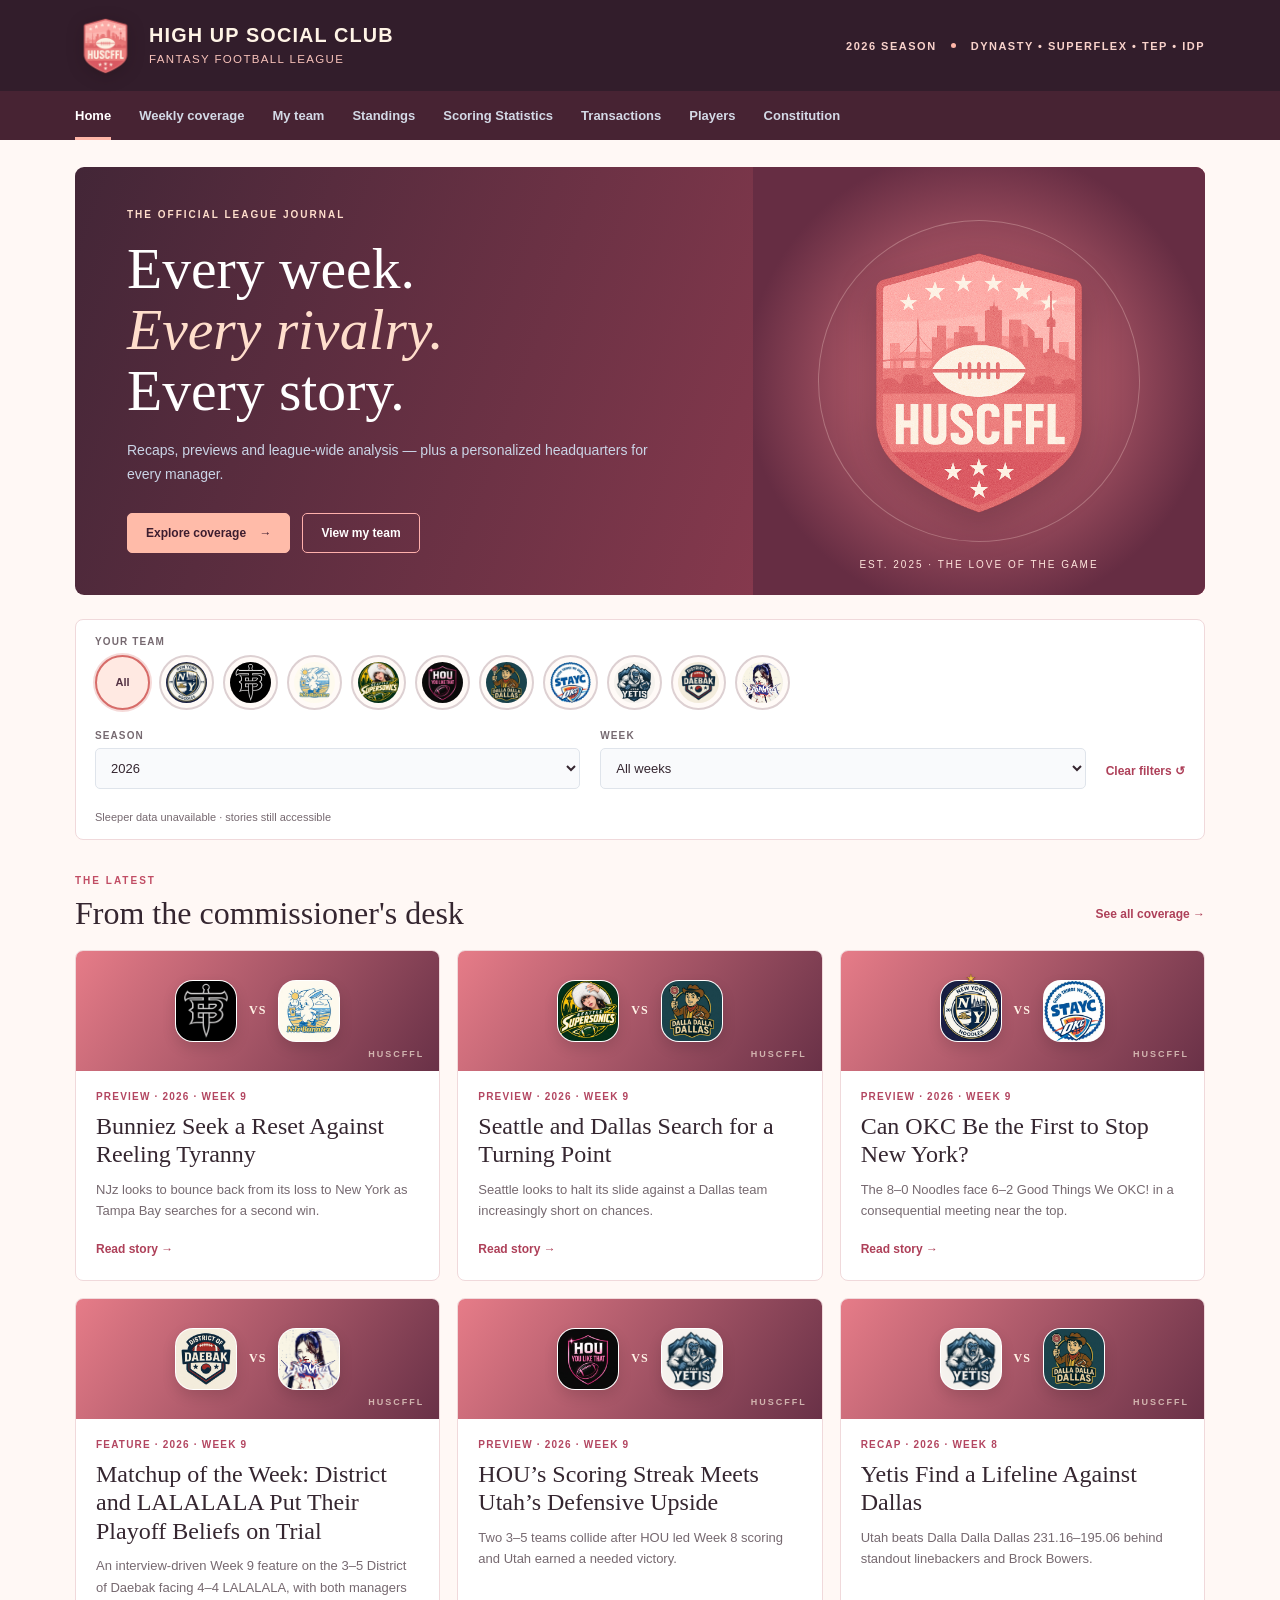
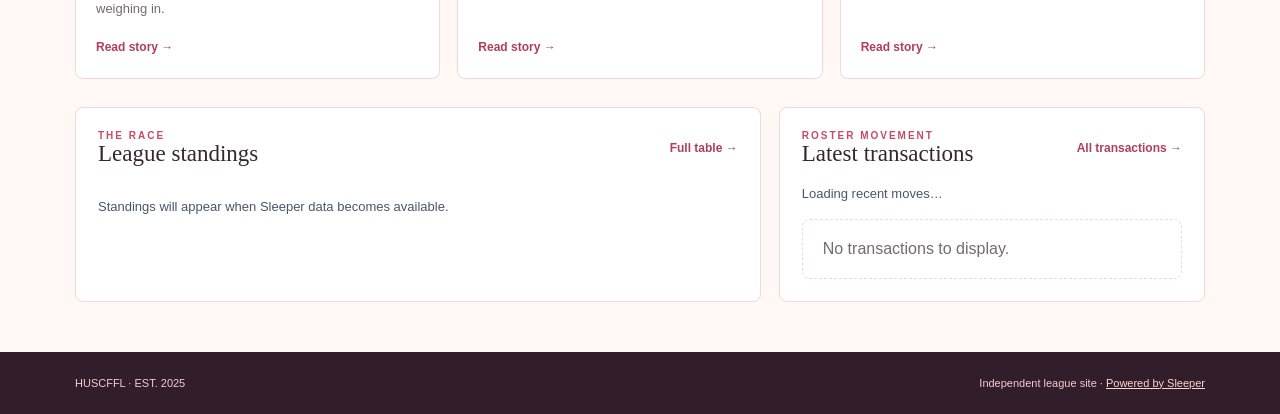
==== index.html @ 42dd6fef "Add files via upload" ====
<!doctype html>
<html lang="en">
<head>
  <meta charset="utf-8"><meta name="viewport" content="width=device-width, initial-scale=1">
  <meta name="theme-color" content="#311b2b"><meta name="description" content="HUSCFFL weekly recaps, previews, team dashboards and fantasy football standings.">
  <title>HUSCFFL | League Headquarters</title>
  <link rel="icon" type="image/png" href="assets/favicon.png">
  <link rel="apple-touch-icon" href="assets/favicon.png">
  <link rel="stylesheet" href="assets/styles.css?v=23.2">
</head>
<body>
  <header class="masthead"><div class="shell head-inner"><a class="brand" href="./"><img class="brand-logo" src="assets/huscffl-logo.png" alt="HUSCFFL league shield"><span><strong>HIGH UP SOCIAL CLUB</strong><small>FANTASY FOOTBALL LEAGUE</small></span></a><div class="season-label">2026 SEASON <span class="dot"></span> DYNASTY • SUPERFLEX • TEP • IDP</div></div></header>
  <div class="nav-wrap"><nav class="shell nav" aria-label="Main navigation"><button class="nav-item active" data-view="home">Home</button><button class="nav-item" data-view="archive">Weekly coverage</button><button class="nav-item" data-view="teams">My team</button><button class="nav-item" data-view="standings">Standings</button><button class="nav-item" data-view="scoring">Scoring Statistics</button><button class="nav-item" data-view="transactions">Transactions</button><button class="nav-item" data-view="players">Players</button><button class="nav-item" data-view="constitution">Constitution</button></nav></div>
  <main class="shell">
    <section class="hero"><div class="hero-copy"><div class="eyebrow">THE OFFICIAL LEAGUE JOURNAL</div><h1>Every week.<br><em>Every rivalry.</em><br>Every story.</h1><p>Recaps, previews and league-wide analysis — plus a personalized headquarters for every manager.</p><div class="hero-actions"><button class="primary" data-go="archive">Explore coverage <span>→</span></button><button class="secondary" data-go="teams">View my team</button></div></div><div class="hero-graphic" aria-hidden="true"><img class="hero-logo" src="assets/huscffl-logo.png" alt=""><div class="hero-overlay">EST. 2025 · THE LOVE OF THE GAME</div></div></section>
    <div class="toolbar"><div class="team-logo-filter"><span class="team-selector-label" id="teamLogoPickerLabel">YOUR TEAM</span><div id="teamLogoPicker" class="team-logo-picker" role="group" aria-labelledby="teamLogoPickerLabel"></div><select id="teamSelect" hidden aria-hidden="true" tabindex="-1"><option value="all">All teams — league view</option></select></div><div><label for="coverageSeason">SEASON</label><select id="coverageSeason"><option value="2026">2026</option><option value="2025">2025</option></select></div><div><label for="weekSelect">WEEK</label><select id="weekSelect"><option value="all">All weeks</option></select></div><button class="reset" id="resetFilters">Clear filters ↺</button><span id="dataStatus" class="status" role="status">Loading league data…</span></div>
    <section id="teamPanel" class="team-panel" hidden></section>
    <section id="homeView" class="view"><div class="section-heading"><div><div class="eyebrow">THE LATEST</div><h2>From the commissioner's desk</h2></div><button class="text-button" data-go="archive">See all coverage →</button></div><div id="featuredStories" class="stories"></div><div class="home-league-grid"><section class="panel home-standings-panel"><div class="panel-head"><div><div class="eyebrow">THE RACE</div><h3>League standings</h3></div><button class="text-button" data-go="standings">Full table →</button></div><div class="home-table-scroll"><div id="homeStandings"></div></div></section><section class="panel home-transactions"><div class="panel-head"><div><div class="eyebrow">ROSTER MOVEMENT</div><h3>Latest transactions</h3></div><button class="text-button" data-go="transactions">All transactions →</button></div><p id="homeTransactionStatus" class="muted" role="status">Loading recent moves…</p><div id="homeTransactionList" class="transaction-list transaction-home-list"></div></section></div></section>
    <section id="archiveView" class="view" hidden><div class="section-heading"><div><div class="eyebrow">THE ARCHIVE</div><h2>Weekly coverage</h2></div><span id="storyCount" class="muted"></span></div><div class="type-filters"><button class="chip on" data-type="all">All stories</button><button class="chip" data-type="recap">Recaps</button><button class="chip" data-type="preview">Previews</button><button class="chip" data-type="feature">Features</button></div><div id="archiveStories" class="stories"></div></section>
    <section id="teamsView" class="view" hidden><div class="section-heading"><div><div class="eyebrow">THE FRANCHISES</div><h2>Choose your team</h2></div></div><p class="intro">Select a team to see its dashboard and filter the coverage archive. Share the resulting URL with that team's manager.</p><div id="teamGrid" class="team-grid"></div></section>
    <section id="standingsView" class="view" hidden><div class="section-heading"><div><div class="eyebrow">THE RACE</div><h2>League standings</h2></div><label>Season <select id="standingsSeason"><option value="2026">2026</option><option value="2025">2025</option></select></label></div><div class="panel"><div class="standings-scroll" role="region" aria-label="Full league standings including Max PF" tabindex="0"><div id="fullStandings"></div></div><p class="muted standings-scroll-hint">Scroll horizontally to see all columns, including Max PF, on narrower screens.</p></div></section>
    <section id="scoringView" class="view" hidden><div class="section-heading"><div><div class="eyebrow">OFFENSE & DEFENSE</div><h2>League Scoring Statistics</h2></div><label>Season <select id="scoringSeason"><option value="2026">2026</option><option value="2025">2025</option></select></label></div><div class="panel"><h3>Offense vs. Defense · Average Weekly Scoring</h3><div id="offenseDefenseComparison"></div></div><div class="panel"><h3>Positional Scoring Comparison</h3><div id="leaguePositionalComparison"></div></div><div class="panel"><div class="standings-scroll" role="region" tabindex="0" aria-label="League scoring comparison"><div id="scoringTable"></div></div><p id="scoringNote" class="muted"></p></div></section><section id="constitutionView" class="view" hidden><div class="section-heading"><div><div class="eyebrow">LEAGUE GOVERNANCE</div><h2>League constitution</h2></div></div><div class="constitution-layout"><aside class="constitution-sidebar" aria-label="Constitution navigation"><details id="constitutionToc" open><summary>Table of contents</summary><nav id="constitutionNav" aria-label="Constitution sections"></nav></details></aside><div class="panel constitution-content" id="constitutionBody"><p class="muted">Loading the league constitution…</p></div></div></section>
    <section id="playersView" class="view" hidden><div class="section-heading"><div><div class="eyebrow">THE PLAYER INDEX</div><h2>Player Database</h2></div></div><p class="intro">NFL-wide fantasy scoring under HUSCFFL league rules. Roster ownership reflects the selected season's latest league rosters. Only completed and available scoring weeks count.</p><div class="panel" id="playersControls"></div><div class="panel"><p id="playerDatabaseStatus" role="status" class="muted"></p><div id="playerDatabaseTable" class="standings-scroll"></div><div id="playerDatabasePager" class="player-pager"></div></div></section>
    <section id="transactionsView" class="view" hidden><div class="section-heading"><div><div class="eyebrow">LEAGUE ACTIVITY</div><h2>Transaction tracker</h2></div><button class="text-button" id="refreshTransactions">Refresh now ↻</button></div><p class="intro">Completed trades, waiver claims, and free-agent roster changes from Sleeper. Automatically checks for updates every five minutes while open.</p><div class="transaction-controls"><label>Season <select id="transactionSeason"><option value="2026">2026</option><option value="2025">2025</option></select></label><label>Type <select id="transactionType"><option value="all">All moves</option><option value="trade">Trades</option><option value="waiver">Waivers</option><option value="free_agent">Free agents</option></select></label><div class="transaction-team-filter"><span class="team-selector-label" id="transactionLogoLabel">TEAM</span><div id="transactionLogoPicker" class="team-logo-picker" role="group" aria-labelledby="transactionLogoLabel"></div><select id="transactionTeam" hidden aria-hidden="true" tabindex="-1"><option value="all">All teams</option></select></div></div><button class="text-button" id="transactionTeamBack" hidden>← Back to My Team</button><p id="transactionStatus" class="muted" role="status">Fetching transaction history…</p><div id="transactionList" class="transaction-list"></div></section><article id="articleView" class="view article-view" hidden><button class="text-button" id="backToArchive">← Back to coverage</button><div id="articleBody"></div></article>
  </main>
  <footer class="footer"><div class="shell footer-inner"><span>HUSCFFL · EST. 2025</span><span>Independent league site · <a href="https://sleeper.com/" target="_blank" rel="noopener noreferrer">Powered by Sleeper</a></span></div></footer>
  <button id="backToTop" type="button" class="back-to-top" aria-label="Back to top" title="Back to top" hidden>↑</button>
  <script src="assets/app.js?v=23.2" defer></script>
</body></html>
---- assets/styles.css ----
:root{--ink:#151c30;--navy:#0e1728;--blue:#2357cf;--gold:#e8b766;--muted:#657087;--line:#e1e6ef;--bg:#f5f6fa;--white:#fff}*{box-sizing:border-box}html{scroll-behavior:smooth}body{margin:0;background:var(--bg);color:var(--ink);font-family:Inter,ui-sans-serif,-apple-system,BlinkMacSystemFont,"Segoe UI",sans-serif}button,select{font:inherit}button{cursor:pointer}a{color:inherit;text-decoration:none}.shell{max-width:1180px;padding:0 25px;margin:auto}.masthead{background:var(--navy);color:#fff}.head-inner{min-height:91px;display:flex;align-items:center;justify-content:space-between}.brand{display:flex;gap:13px;align-items:center}.brand-mark{display:grid;place-items:center;width:49px;height:53px;border:2px solid var(--gold);clip-path:polygon(50% 0,100% 18%,100% 77%,50% 100%,0 77%,0 18%);font-family:Georgia,serif;font-size:29px;font-weight:bold;color:var(--gold)}.brand strong{display:block;letter-spacing:2.4px;font-size:25px}.brand small{display:block;letter-spacing:2.1px;color:#b6bfd1;font-size:9px;margin-top:3px}.season-label{font-size:11px;letter-spacing:1.5px;font-weight:700;color:#c4cbdb}.dot{display:inline-block;width:5px;height:5px;background:var(--gold);border-radius:50%;margin:0 10px 2px}.nav-wrap{background:#18243a;color:#d3d9e6}.nav{display:flex;gap:28px;overflow:auto}.nav-item{color:inherit;border:0;border-bottom:3px solid transparent;background:none;padding:17px 0 14px;font-size:13px;font-weight:650;white-space:nowrap}.nav-item.active,.nav-item:hover{color:#fff;border-bottom-color:var(--gold)}.hero{margin:27px 0 24px;display:grid;grid-template-columns:1.2fr .8fr;min-height:350px;background:#101d35;overflow:hidden;border-radius:9px;color:white}.hero-copy{padding:42px 52px}.eyebrow{letter-spacing:2px;font-weight:800;color:#ad7e2d;font-size:10px}.hero .eyebrow{color:#f3c77c}.hero h1{font-family:Georgia,serif;font-size:clamp(38px,4.5vw,58px);font-weight:500;line-height:1.06;margin:18px 0}.hero h1 em{color:#eec17a}.hero p{max-width:530px;color:#cad4e6;font-size:14px;line-height:1.7}.hero-actions{display:flex;gap:12px;flex-wrap:wrap;margin-top:26px}.primary,.secondary{border-radius:5px;padding:12px 18px;font-size:12px;font-weight:800}.primary{background:var(--gold);border:1px solid var(--gold);color:#161b25}.primary span{margin-left:10px}.secondary{background:transparent;color:#fff;border:1px solid #687790}.hero-graphic{position:relative;display:grid;place-items:center;background:radial-gradient(circle at 55% 45%,#2c4872,#152b48 52%,#0e1a2f 76%);overflow:hidden}.hero-graphic:before{position:absolute;content:"";width:320px;height:320px;border:1px solid #ffffff26;transform:rotate(24deg);border-radius:50%}.ball-lines{font-family:Georgia,serif;font-size:230px;font-weight:900;color:#e8b766;text-shadow:20px 18px 0 #0005;transform:rotate(-12deg)}.hero-overlay{position:absolute;bottom:25px;font-size:10px;letter-spacing:2px;color:#bfcee3}.toolbar{background:white;border:1px solid var(--line);border-radius:8px;display:flex;gap:20px;align-items:end;flex-wrap:wrap;padding:16px 19px;margin-bottom:24px}.toolbar>div{flex:1;min-width:190px}.toolbar label{display:block;font-size:10px;font-weight:850;letter-spacing:1.1px;color:var(--muted);margin-bottom:7px}.toolbar select{width:100%;background:#f9fafc;border:1px solid #dfe4eb;border-radius:5px;padding:11px;font-size:13px;color:var(--ink)}.reset,.text-button{background:transparent;border:0;color:#245ac5;font-size:12px;font-weight:800;padding:11px 0}.status{font-size:11px;color:var(--muted);align-self:center}.section-heading{display:flex;justify-content:space-between;align-items:end;gap:10px;margin:35px 0 18px}.section-heading h2{font-family:Georgia,serif;font-weight:500;font-size:32px;margin:9px 0 0}.stories{display:grid;grid-template-columns:repeat(3,1fr);gap:17px}.story{background:#fff;border:1px solid var(--line);border-radius:8px;overflow:hidden;display:flex;flex-direction:column;min-width:0;transition:transform .15s,box-shadow .15s}.story:hover{transform:translateY(-2px);box-shadow:0 8px 24px #11254e10}.story-image{height:120px;background:linear-gradient(125deg,#223b60,#101a2d);display:flex;align-items:center;justify-content:center;color:#e5ba70;font-family:Georgia,serif;font-size:48px;position:relative}.story-image:after{content:"HUSCFFL";font:700 9px ui-sans-serif,sans-serif;letter-spacing:2px;position:absolute;bottom:12px;right:15px;color:#ffffff70}.story-body{padding:20px;display:flex;flex-direction:column;flex:1}.tag{color:#9b681a;letter-spacing:1.2px;font-size:10px;text-transform:uppercase;font-weight:850}.story h3{font:500 24px/1.19 Georgia,serif;margin:10px 0}.story p{font-size:13px;color:var(--muted);line-height:1.65;margin:0 0 16px}.story button{align-self:start;background:transparent;border:0;color:#245ac5;font-size:12px;font-weight:800;padding:4px 0;margin-top:auto}.two-col{display:grid;grid-template-columns:1.3fr 1fr;gap:18px;margin:28px 0 50px}.panel{background:#fff;border:1px solid var(--line);border-radius:8px;padding:22px}.panel-head{display:flex;justify-content:space-between;gap:12px;align-items:center;margin-bottom:15px}.panel h3{font-family:Georgia,serif;font-size:23px;font-weight:500;margin:0}.panel p{font-size:13px;line-height:1.85;color:#49566c}.rule{height:1px;background:var(--line);margin:22px 0}.muted{color:var(--muted);font-size:12px}.standings-table{width:100%;border-collapse:collapse;font-size:12px}.standings-table th{text-transform:uppercase;color:#657087;text-align:right;font-size:10px;letter-spacing:.6px;padding:10px 6px;border-bottom:1px solid var(--line)}.standings-table th:first-child,.standings-table td:first-child{text-align:left}.standings-table td{padding:12px 6px;border-bottom:1px solid #ecedf1;text-align:right}.standings-table tr:last-child td{border-bottom:0}.standings-table .teamlink{color:#244f9d;cursor:pointer;font-weight:700;background:none;border:0;text-align:left;padding:0}.type-filters{display:flex;gap:9px;margin-bottom:19px}.chip{border:1px solid #dce1e9;background:#fff;border-radius:40px;padding:9px 16px;font-size:12px}.chip.on{background:var(--navy);color:#fff;border-color:var(--navy)}.team-panel{background:#fff;border:1px solid var(--line);padding:24px;border-radius:8px}.team-panel h2{font:500 30px Georgia,serif;margin:6px 0}.team-panel .eyebrow{color:#ad7e2d}.metrics{display:grid;grid-template-columns:repeat(4,1fr);gap:12px;margin-top:20px}.metric{background:#f6f8fb;border-radius:7px;padding:14px}.metric small{display:block;font-size:10px;text-transform:uppercase;color:#6b7488;font-weight:800;letter-spacing:.8px;margin-bottom:9px}.metric b{font-size:24px}.team-details{display:grid;grid-template-columns:1fr 1fr;gap:18px;margin-top:18px}.team-details .detail{font-size:13px;line-height:1.8}.detail strong{display:block;margin-bottom:5px}.team-grid{display:grid;grid-template-columns:repeat(3,1fr);gap:14px;margin:24px 0 50px}.team-tile{padding:21px;background:#fff;text-align:left;border:1px solid var(--line);border-radius:8px}.team-tile:hover{border-color:#9eb5e9}.team-tile .symbol{display:grid;place-items:center;width:48px;height:48px;border-radius:10px;background:#1a2c4b;color:#e8b766;font:700 22px Georgia,serif;margin-bottom:15px}.team-tile h3{font:500 20px Georgia,serif;margin:0 0 9px}.team-tile p{font-size:12px;color:var(--muted);margin:0}.intro{font-size:14px;color:var(--muted)}.article-view{max-width:820px;margin:35px auto 75px}.article-view h1{font:500 clamp(34px,5vw,54px)/1.14 Georgia,serif}.article-view .lead{font-size:18px;line-height:1.7;color:#4b5972}.article-view .article-content{background:#fff;padding:35px 38px;border-radius:8px;border:1px solid var(--line);font-size:16px;line-height:1.9}.article-content p{margin-top:0}.article-view .back{margin-top:10px}.empty{background:white;border:1px dashed #c8d1df;border-radius:8px;padding:35px;text-align:center;color:var(--muted);grid-column:1/-1}.footer{background:#101a2d;color:#b9c4d6;margin-top:50px}.footer-inner{display:flex;justify-content:space-between;gap:15px;padding-top:25px;padding-bottom:25px;font-size:11px}.view[hidden],[hidden]{display:none!important}@media(max-width:750px){.season-label{display:none}.head-inner{min-height:74px}.hero{grid-template-columns:1fr}.hero-copy{padding:36px 28px}.hero-graphic{display:none}.stories,.team-grid{grid-template-columns:1fr 1fr}.two-col,.team-details{grid-template-columns:1fr}.metrics{grid-template-columns:1fr 1fr}.toolbar{gap:13px}.toolbar>div{min-width:145px}.footer-inner{flex-wrap:wrap}}@media(max-width:520px){.shell{padding-left:16px;padding-right:16px}.stories,.team-grid{grid-template-columns:1fr}.nav{gap:19px}.hero h1{font-size:42px}.section-heading h2{font-size:28px}.section-heading{align-items:start}.toolbar>div{min-width:100%}.metrics{gap:8px}.metric{padding:11px}.metric b{font-size:21px}.article-view .article-content{padding:23px}.standings-table th,.standings-table td{padding:10px 3px;font-size:10px}}

.h2h-section{margin-top:28px;padding-top:22px;border-top:1px solid var(--line)}.h2h-heading{display:flex;align-items:end;justify-content:space-between;gap:12px;margin-bottom:14px}.h2h-heading h3{font:500 25px Georgia,serif;margin:6px 0 0}.h2h-scroll{overflow-x:auto}.h2h-table{min-width:500px}.h2h-table td:first-child{font-weight:650}.h2h-table td:nth-child(2){font-weight:750}.h2h-empty{padding:22px;background:#f6f8fb;border-radius:7px;font-size:13px;color:var(--muted)}.h2h-note{margin:12px 0 0;line-height:1.5}@media(max-width:520px){.h2h-heading{display:block}.h2h-heading .muted{display:block;margin-top:9px}}

.article-content h2,.article-content h3,.article-content h4{font-family:Georgia,serif;line-height:1.25;margin:1.4em 0 .5em}.article-content h2{font-size:27px}.article-content h3{font-size:22px}.article-content ul{padding-left:24px}.article-content li{margin-bottom:8px}.article-content blockquote{border-left:3px solid var(--gold);margin:20px 0;padding:9px 18px;background:#f6f8fb}.article-content a{color:var(--blue);text-decoration:underline}.article-content hr{border:0;border-top:1px solid var(--line);margin:25px 0}

/* HUSCFFL identity · coral / rose / cream */
:root{--ink:#352630;--navy:#301c2a;--blue:#b7425c;--gold:#ffb6a8;--muted:#766970;--line:#f0d9db;--bg:#fff8f5;--white:#fffdf9}
.masthead{background:#321d2b}.nav-wrap{background:#472333}.brand-logo{width:61px;height:61px;object-fit:contain;filter:drop-shadow(0 3px 8px #16060b45)}.brand strong{color:#fff4e6}.brand small{color:#f8c2ba}.season-label{color:#f9d2cb}.hero{background:linear-gradient(110deg,#432637,#a94359)}.hero-graphic{background:radial-gradient(circle at center,#e97b85,#662d43 75%)}.hero-graphic:before{border-color:#ffe0d64a}.hero-logo{width:min(80%,290px);max-height:295px;object-fit:contain;filter:drop-shadow(0 10px 18px #22081755)}.hero-overlay{color:#ffe5dd}.hero .eyebrow,.hero h1 em{color:#ffdecc}.primary{background:#ffbba9;border-color:#ffbba9;color:#3d1d2f}.secondary{border-color:#ffb0ac}.eyebrow,.team-panel .eyebrow{color:#c14d64}.tag{color:#b34661}.reset,.text-button,.story button,.standings-table .teamlink{color:#ae4059}.story-image{background:linear-gradient(125deg,#e67c88,#693147);color:#fff0df}.story-image:after{color:#fff3e1a8}.chip.on{background:#713448;border-color:#713448}.team-tile:hover{border-color:#ed9aa4}.team-tile .symbol{background:#73344a;color:#ffe4d5}.footer{background:#321d2b;color:#f3ccd0}.metric,.h2h-empty{background:#fff4f1}.article-content blockquote{background:#fff4f1}.article-content a{color:#ad405a}
.transaction-controls{display:flex;flex-wrap:wrap;gap:13px;margin:20px 0}.transaction-controls label{font-size:12px;font-weight:750;color:var(--muted);display:flex;flex-direction:column;gap:6px}.transaction-controls select{min-width:160px;max-width:100%;padding:10px;border:1px solid var(--line);background:white;border-radius:6px;color:var(--ink)}.transaction-list{display:grid;gap:12px}.transaction-card{background:white;border:1px solid var(--line);border-radius:10px;padding:16px 19px}.transaction-card h3{margin:6px 0;font-size:17px}.transaction-meta{font-size:11px;letter-spacing:.4px;color:var(--muted)}.transaction-card p{font-size:13px;margin:7px 0;color:var(--ink);line-height:1.6}.transaction-team{font-size:12px;color:var(--muted)}.transaction-empty{border:1px dashed var(--line);padding:20px;border-radius:8px;color:var(--muted)}.team-transactions{margin-top:25px;padding-top:20px;border-top:1px solid var(--line)}.team-transactions h3{font:500 25px Georgia,serif}.team-transactions .transaction-card{margin-bottom:10px}@media(max-width:520px){.brand-logo{width:49px;height:49px}.brand strong{font-size:21px}.transaction-controls label{flex:1;min-width:130px}.transaction-controls select{min-width:0;width:100%}}

/* Compact homepage transaction feed */
.home-transactions{margin:28px 0}
.transaction-home-list{display:grid;grid-template-columns:repeat(auto-fit,minmax(min(100%,280px),1fr));gap:12px}
.transaction-home-list .transaction-card{margin:0}
.transaction-home-list .transaction-card p{overflow-wrap:anywhere}

/* Two-line full league name in masthead */
.masthead .brand span{display:flex;flex-direction:column;min-width:0}
.masthead .brand strong{font-size:clamp(13px,1.55vw,20px);letter-spacing:1.15px;line-height:1.2;white-space:nowrap}
.masthead .brand small{font-size:clamp(9px,.9vw,12px);letter-spacing:1.35px;line-height:1.3;margin-top:4px;white-space:nowrap}
@media(max-width:520px){.masthead .brand{gap:8px}.masthead .brand strong{font-size:clamp(12px,3.7vw,17px);letter-spacing:.4px}.masthead .brand small{font-size:clamp(9px,2.7vw,11px);letter-spacing:.3px}}

/* v8: ten-team standings alongside recent transactions */
.home-league-grid{display:grid;grid-template-columns:minmax(0,1.28fr) minmax(0,1fr);gap:18px;align-items:start;margin:28px 0 50px}
.home-league-grid>.panel{min-width:0;height:100%}
.home-league-grid .panel-head{align-items:start}
.home-table-scroll{overflow-x:auto}
.home-standings-panel .standings-table{width:100%;min-width:420px;font-size:12px}
.home-standings-panel .standings-table td,.home-standings-panel .standings-table th{padding:11px 7px}
.home-standings-panel .standings-table td:first-child{white-space:nowrap}
.home-league-grid .home-transactions{margin:0}
.home-league-grid .transaction-home-list{display:grid;grid-template-columns:minmax(0,1fr);gap:10px}
.home-league-grid .transaction-card{padding:12px 14px}
.home-league-grid .transaction-card h3{font-size:15px}
.home-league-grid .transaction-card p{font-size:12px}
@media(max-width:900px){.home-league-grid{grid-template-columns:minmax(0,1fr)}.home-league-grid>.panel{height:auto}}

/* v12 season controls, compact latest moves, constitution */
.record-season-label{display:inline-flex;align-items:center;gap:8px;margin-top:12px;font-size:12px;color:var(--muted);font-weight:700}.record-season-label select{padding:7px;border:1px solid var(--line);border-radius:6px;background:white}.home-league-grid{grid-template-columns:minmax(0,1.48fr) minmax(0,.92fr)}.home-standings-panel .standings-table{min-width:510px;font-size:11px}.home-standings-panel .standings-table td,.home-standings-panel .standings-table th{padding:10px 4px}.transaction-home-list .compact-transaction{display:grid;gap:3px;padding:10px 0;border-bottom:1px solid var(--line);font-size:12px;line-height:1.35;min-width:0}.transaction-home-list .compact-transaction:last-child{border-bottom:0}.compact-type{text-transform:uppercase;letter-spacing:.6px;font-size:10px;color:#a6475d;font-weight:800}.compact-transaction strong,.compact-detail{overflow-wrap:anywhere}.compact-transaction strong{font-size:12px}.compact-detail{color:var(--muted);font-size:11px}.constitution-content{max-width:850px;margin:22px auto 55px;line-height:1.8}.constitution-content h2,.constitution-content h3,.constitution-content h4{font-family:Georgia,serif}.constitution-content p,.constitution-content li{font-size:15px}@media(max-width:900px){.home-league-grid{grid-template-columns:minmax(0,1fr)}}

/* v13: all columns, including Max PF, remain available on the full standings page. */
.standings-scroll{width:100%;max-width:100%;overflow-x:auto;overscroll-behavior-x:contain;-webkit-overflow-scrolling:touch}
#fullStandings .standings-table{min-width:690px;table-layout:auto}
#fullStandings .standings-table th:last-child,#fullStandings .standings-table td:last-child{white-space:nowrap;font-weight:750}
#fullStandings .standings-table th:first-child,#fullStandings .standings-table td:first-child{min-width:190px}
.standings-scroll-hint{margin:9px 0 0}
@media(min-width:850px){.standings-scroll-hint{display:none}}


/* v14: local franchise logos */
.team-cell{display:flex;align-items:center;gap:8px;min-width:0}.table-team-logo{width:28px;height:28px;object-fit:cover;border-radius:50%;flex:0 0 auto;border:1px solid var(--line);background:#fff}.team-tile-logo{width:66px;height:66px;object-fit:cover;border-radius:14px;border:1px solid var(--line);background:#fff;margin:0 0 15px;display:block}.team-hero{display:flex;align-items:center;gap:18px;flex-wrap:wrap}.team-hero-logo{width:88px;height:88px;object-fit:cover;border-radius:20px;border:1px solid var(--line);background:#fff;box-shadow:0 4px 16px #00000010}.story-logo-row{display:flex;align-items:center;justify-content:center;gap:12px;padding:0 14px;width:100%}.story-logo{width:62px;height:62px;object-fit:cover;border-radius:18px;background:#fff;border:1px solid #ffffff30;box-shadow:0 6px 14px #00000020}.story-mark{font-family:Georgia,serif;font-size:48px;line-height:1}.story-versus,.article-versus{font-size:12px;letter-spacing:1.1px;font-weight:800;color:#fff2e6}.article-logo-row{display:flex;align-items:center;gap:14px;flex-wrap:wrap;margin:18px 0 6px}.article-logo-chip{display:inline-flex;align-items:center;gap:10px;padding:8px 12px;border:1px solid var(--line);border-radius:999px;background:#fff}.article-logo-chip span{font-size:13px;font-weight:700;color:var(--ink)}.article-logo{width:42px;height:42px;object-fit:cover;border-radius:12px}.transaction-logo-row{display:flex;flex-wrap:wrap;gap:8px;margin:8px 0 2px}.transaction-logo{width:34px;height:34px;object-fit:cover;border-radius:10px;border:1px solid var(--line);background:#fff}.compact-top{display:flex;align-items:center;justify-content:space-between;gap:10px}.compact-logos{display:flex;gap:6px;flex-wrap:wrap;justify-content:flex-end}.compact-team-logo{width:22px;height:22px;object-fit:cover;border-radius:7px;border:1px solid var(--line);background:#fff}.team-transactions .transaction-card,.transaction-list .transaction-card{overflow:hidden}.transaction-team{margin-top:2px}.transaction-card .transaction-team{overflow-wrap:anywhere}.team-panel h2{margin:0 0 4px}.article-view h1{margin-top:10px}.story-image{padding:0 14px}
@media(max-width:520px){.team-hero-logo{width:72px;height:72px;border-radius:16px}.story-logo{width:52px;height:52px;border-radius:14px}.team-tile-logo{width:58px;height:58px}}


/* v15: prominent matchup hero for two-team article pages */
.matchup-hero{display:grid;grid-template-columns:minmax(0,1fr) auto minmax(0,1fr);align-items:center;gap:16px;margin:18px 0 12px;padding:22px 24px;border:1px solid var(--line);border-radius:14px;background:linear-gradient(135deg,#fffaf8,#fff1ed)}
.matchup-team{display:grid;justify-items:center;text-align:center;gap:10px;min-width:0}
.matchup-hero-logo{width:118px;height:118px;object-fit:cover;border-radius:26px;border:1px solid var(--line);background:#fff;box-shadow:0 10px 24px #00000010}
.matchup-team-name{font:700 20px/1.2 Inter,ui-sans-serif,sans-serif;color:var(--ink);text-wrap:balance}
.matchup-center{display:grid;justify-items:center;gap:8px;padding:0 8px}
.matchup-vs{display:grid;place-items:center;width:72px;height:72px;border-radius:50%;background:#713448;color:#fff7f3;font:800 24px/1 Inter,ui-sans-serif,sans-serif;letter-spacing:1px;box-shadow:0 10px 20px #71344830}
.matchup-meta{font-size:11px;font-weight:800;letter-spacing:1.1px;color:#a6475d;text-transform:uppercase;white-space:nowrap}
@media(max-width:760px){.matchup-hero{grid-template-columns:1fr;gap:14px;padding:18px}.matchup-center{order:2}.matchup-team:first-child{order:1}.matchup-team:last-child{order:3}.matchup-hero-logo{width:98px;height:98px;border-radius:22px}.matchup-team-name{font-size:18px}.matchup-vs{width:60px;height:60px;font-size:20px}}

/* v16 sortable tables and 2025 championship insignia */
.sort-header{font:inherit;color:inherit;letter-spacing:inherit;text-transform:inherit;border:0;background:transparent;padding:4px 0;white-space:nowrap;cursor:pointer;font-weight:800}
.sort-header:hover,.sort-header:focus-visible{color:#a83a53;text-decoration:underline}
.standings-table th:nth-child(1),.standings-table td:nth-child(1){text-align:center;white-space:nowrap}
.standings-table th:nth-child(2),.standings-table td:nth-child(2){text-align:left}
.standings-table th:nth-child(2){min-width:145px}
.standings-table td:nth-child(2){min-width:145px}
.championship-logo{display:inline-flex;position:relative;vertical-align:middle;flex:0 0 auto}
.championship-badge{position:absolute;right:-7px;bottom:-5px;display:grid;place-items:center;width:23px;height:23px;border-radius:50%;background:#f6d282;border:2px solid #fff8f5;font-size:12px;line-height:1;box-shadow:0 2px 6px #0003;z-index:1}
.team-hero .championship-badge{width:29px;height:29px;font-size:16px;right:-9px;bottom:-7px}
@media(max-width:520px){.championship-badge{width:19px;height:19px;font-size:10px}}

/* v17 season scoring and compact standings rank */
#homeStandings .standings-table th:first-child,#homeStandings .standings-table td:first-child,
#fullStandings .standings-table th:first-child,#fullStandings .standings-table td:first-child{width:52px;min-width:52px;max-width:58px;white-space:nowrap;text-align:center;padding-left:4px;padding-right:4px}
#homeStandings .standings-table th:nth-child(2),#fullStandings .standings-table th:nth-child(2){text-align:left}
#homeStandings .standings-table td:nth-child(2),#fullStandings .standings-table td:nth-child(2){text-align:left}
#fullStandings .standings-table th:first-child,#fullStandings .standings-table td:first-child{min-width:52px}
.team-scoring{margin-top:18px}.team-scoring h3{font:500 24px Georgia,serif;margin:0 0 14px}.weekly-score-chart{display:block;width:100%;height:auto;max-height:340px}.chart-key{display:flex;gap:20px;font-size:12px;margin-bottom:12px}.chart-key span{display:flex;align-items:center;gap:6px}.chart-key i{width:18px;height:4px;border-radius:4px}.chart-off{background:#bb4f67}.chart-def{background:#42649c}.weekly-stats{display:grid;grid-template-columns:repeat(3,1fr);gap:12px;margin:12px 0}.weekly-stats div{background:#fff4f1;padding:16px;border-radius:8px}.weekly-stats small{display:block;color:#79646e;margin-bottom:7px}.weekly-stats strong{font-size:21px}.weekly-matchup{display:flex;align-items:center;gap:12px;margin:14px 0}.scoring-table{width:100%;min-width:930px;border-collapse:collapse;font-size:13px}.scoring-table th{text-align:right;color:var(--muted);border-bottom:1px solid var(--line);padding:12px 9px;white-space:nowrap}.scoring-table td{text-align:right;padding:13px 9px;border-bottom:1px solid var(--line)}.scoring-table td:first-child,.scoring-table th:first-child{text-align:left;min-width:195px}.scoring-table th button{border:0;background:none;color:inherit;font-weight:800;cursor:pointer}.scoring-table td:first-child .team-cell{white-space:nowrap}@media(max-width:600px){.weekly-stats{grid-template-columns:1fr 1fr}.team-scoring{padding:15px}}

/* v18 scoring comparisons and trade recipients */
.scoring-table th:first-child,.scoring-table td:first-child{min-width:48px!important;width:52px!important;max-width:58px!important;text-align:center!important}.scoring-table th:nth-child(2),.scoring-table td:nth-child(2){text-align:left;min-width:195px}.scoring-team-button{display:inline-flex;align-items:center;gap:11px;border:0;background:none;padding:0;color:inherit;font:inherit;font-weight:650;text-align:left;cursor:pointer;white-space:nowrap}.scoring-team-button .table-team-logo{flex-shrink:0}.scoring-table td{white-space:nowrap}.trade-recipient{display:flex;gap:10px;align-items:flex-start;padding:8px 0;border-top:1px solid var(--line)}.trade-recipient .compact-team-logo{flex-shrink:0}.trade-recipient strong{display:block;font-size:12px}.trade-recipient span{display:block;font-size:12px;color:var(--muted);line-height:1.5}.compare-controls{display:flex;flex-wrap:wrap;align-items:center;justify-content:space-between;gap:12px}.comparison-svg{display:block;width:100%;height:auto;max-height:435px}.comparison-svg .comparison-dot{cursor:pointer}.ranking-bars{display:grid;gap:17px}.ranking-heading{display:flex;justify-content:space-between;gap:12px;font-size:13px;margin-bottom:8px}.ranking-track{height:10px;border-radius:9px;background:#e5e0e1;overflow:hidden}.ranking-fill{height:100%;border-radius:9px;background:#bd5870}.ranking-item:nth-child(2) .ranking-fill{background:#42649c}.ranking-item:nth-child(3) .ranking-fill{background:#53947c}

.comparison-svg .comparison-dot:focus{outline:none}.comparison-svg .comparison-dot:focus circle:first-child{stroke:#f0a57e;stroke-width:4}.comparison-tooltip text{font-family:inherit}

/* v19 - refined team trophy, logo scatter markers, contextual navigation */
.championship-logo{position:relative;display:inline-block;width:fit-content;line-height:0;flex-shrink:0}
.championship-badge{right:-2px!important;bottom:-2px!important;transform:translate(5%,5%)}
.team-hero .championship-badge{right:0!important;bottom:0!important;width:24px;height:24px;font-size:13px;transform:translate(10%,12%)}
.scatter-fallback{visibility:hidden;fill:#382537;font-weight:800;pointer-events:none}
.comparison-svg .comparison-dot .scatter-team-logo{pointer-events:none}
.comparison-svg .comparison-dot:focus circle:first-of-type{stroke:#f0a57e;stroke-width:4}
.footer a{color:#ffd5cb;text-decoration:underline}
.team-panel > .team-scoring{margin-top:22px}
#teamWeeklySlot .panel,#teamRankingsSlot .panel{margin:0}
#transactionTeamBack{margin:10px 0}
@media(max-width:600px){.comparison-svg{min-width:500px}.panel:has(.comparison-svg){overflow-x:auto}}

/* v20 */
.position-ranks{margin-top:1.7rem;border-top:1px solid var(--line,#dccbd1);padding-top:1.3rem}
.position-ranks-heading{display:flex;justify-content:space-between;align-items:center;gap:1rem;flex-wrap:wrap}
.position-ranks-heading label{font-size:.82rem}
.position-ranking-grid{display:grid;grid-template-columns:repeat(auto-fit,minmax(115px,1fr));gap:.75rem;margin-top:1rem}
.position-rank{border:1px solid #decbd0;border-radius:12px;padding:.8rem;display:flex;flex-direction:column;gap:.3rem;background:rgba(255,250,247,.65)}
.position-rank span{font-size:.82rem;color:#805c6e}.position-rank b{font-size:.91rem}
.team-recent-articles{margin-top:1.5rem}.team-recent-articles .stories{margin-top:1rem}
.back-to-top{position:fixed;right:max(1.25rem,env(safe-area-inset-right));bottom:calc(1.25rem + env(safe-area-inset-bottom));width:48px;height:48px;border:0;border-radius:50%;background:#bd5670;color:white;font-size:1.6rem;font-weight:bold;box-shadow:0 4px 14px #311b2b45;cursor:pointer;z-index:90}
.back-to-top[hidden]{display:none!important}.back-to-top:focus-visible{outline:3px solid #311b2b;outline-offset:3px}
@media(max-width:600px){.back-to-top{right:14px;bottom:calc(14px + env(safe-area-inset-bottom));width:44px;height:44px}}

/* v21 Player Database */
.player-controls{display:grid;grid-template-columns:repeat(auto-fit,minmax(160px,1fr));gap:14px;margin-bottom:20px}.player-controls label{display:flex;flex-direction:column;gap:6px;font-weight:600}.player-controls select,.player-controls input{min-width:0;width:100%;padding:9px;border:1px solid #d9c1ca;border-radius:7px;background:#fff;color:#301d2c}.player-week-heading{display:flex;justify-content:space-between;align-items:center;gap:10px;flex-wrap:wrap}.player-week-heading span{display:flex;gap:12px}.week-checks{display:grid;grid-template-columns:repeat(auto-fill,minmax(68px,1fr));gap:8px;margin:12px 0}.week-check{border:1px solid #decbd0;border-radius:8px;padding:9px 6px;background:#fff;white-space:nowrap}.top-position-tabs{display:flex;flex-wrap:wrap;gap:6px;margin:14px 0}.player-pager{display:flex;justify-content:center;align-items:center;gap:16px;padding:14px}.player-pager button{padding:8px 12px;border:1px solid #d5bdc6;border-radius:7px}.player-table td small{display:block;color:#806874}.player-table{min-width:690px}

/* v22: visually distinguish unrostered free agents in all Player Database views. */
.player-table tbody tr.player-available,
.player-table tbody tr.player-available:nth-child(even),
.player-table tbody tr.player-available:hover {background:#e3f4e7!important;color:#173e2b;}
.player-table tbody tr.player-available td {background:transparent!important;}
.player-table tbody tr.player-available:focus-within {outline:2px solid #51946b;outline-offset:-2px;}

/* v22.1 compact checkbox dropdowns */
.player-multi-grid{display:grid;grid-template-columns:repeat(auto-fit,minmax(170px,1fr));gap:12px;margin:12px 0 18px}.multi-dropdown{position:relative;min-width:0}.multi-dropdown>summary{cursor:pointer;list-style:none;padding:11px 12px;border:1px solid #d9c1ca;background:#fff;border-radius:8px;font-weight:650;display:flex;flex-direction:column;gap:3px}.multi-dropdown>summary::-webkit-details-marker{display:none}.multi-summary{font-size:.8rem;font-weight:400;color:#785f6c}.multi-menu{position:absolute;z-index:30;top:100%;left:0;min-width:235px;max-width:min(90vw,340px);width:max-content;max-height:300px;overflow:auto;box-shadow:0 12px 25px #28162730;border:1px solid #d9c1ca;border-radius:10px;background:#fff;padding:10px}.multi-actions{display:flex;justify-content:space-between;gap:12px;margin-bottom:10px}.multi-actions button{background:transparent;border:0;color:#9a405d;text-decoration:underline;cursor:pointer}.multi-items{display:grid;grid-template-columns:repeat(2,minmax(0,1fr));gap:7px}.multi-items label{display:flex;align-items:center;gap:6px;font-weight:400;font-size:.88rem}.multi-items input{accent-color:#ae536b}@media(max-width:600px){.player-multi-grid{grid-template-columns:repeat(2,minmax(0,1fr))}.multi-menu{max-width:80vw;min-width:205px}.player-multi-grid>.multi-dropdown:nth-child(even) .multi-menu{right:0;left:auto}}

/* v22.5: compact, accessible numbered pagination */
.player-pager{display:flex;flex-direction:column;gap:10px;align-items:center;padding:18px 8px}
.player-page-buttons{display:flex;flex-wrap:wrap;gap:6px;justify-content:center;align-items:center}
.player-pager .player-page-button{min-width:36px;min-height:36px;padding:7px 10px;cursor:pointer;background:#fff;color:#301d2c}
.player-pager .player-page-button.active,.player-pager .player-page-button[aria-current=page]{background:#ae5670;color:#fff;border-color:#ae5670;font-weight:700}
.player-pager .player-page-button:disabled{opacity:.42;cursor:not-allowed}
.player-pager .player-page-button:focus-visible{outline:3px solid #e38f9e;outline-offset:2px}
.player-page-summary{font-size:.85rem;color:#806874}
@media(max-width:540px){.player-page-buttons{gap:4px}.player-pager .player-page-button{min-width:32px;min-height:34px;padding:5px 8px}}


/* v23: compact club-crest filters and championship stars */
.toolbar>.team-logo-filter{flex:1 1 100%;min-width:0}
.team-selector-label{display:block;font-size:10px;font-weight:850;letter-spacing:1.1px;color:var(--muted);margin-bottom:8px}
.team-logo-picker{display:flex;flex-wrap:wrap;align-items:center;gap:9px}
.team-choice{display:grid;place-items:center;position:relative;width:55px;height:55px;border:2px solid #ddd0d2;border-radius:11px;padding:5px;background:#fffaf7;cursor:pointer;transition:border-color .15s,background .15s,box-shadow .15s}
.team-choice img{width:100%;height:100%;object-fit:contain;pointer-events:none}
.team-choice-all{width:auto;min-width:77px;padding:5px 10px;font-size:11px;font-weight:800;line-height:1.2;color:#543344}
.team-choice:hover,.team-choice:focus-visible{border-color:#de8e83;background:#fff1e9}
.team-choice:focus-visible{outline:3px solid #754959;outline-offset:2px}
.team-choice.is-selected{border-color:#d76c69;background:#ffe9e2;box-shadow:0 0 0 2px #d76c6940}
/* Stars sit centered and tight to the crest, like football-club title stars. */
.championship-logo{position:relative;display:inline-flex;align-items:center;justify-content:center;vertical-align:middle;line-height:0;overflow:visible}
.championship-stars{position:absolute;z-index:2;left:50%;top:0;transform:translate(-50%,-68%);display:flex;justify-content:center;align-items:center;gap:1px;white-space:nowrap;pointer-events:none;filter:drop-shadow(0 1px 1px #49303b9c)}
.championship-star{font-size:12px;line-height:1;color:#efbd49;-webkit-text-stroke:.35px #7a4e19}
.team-hero .championship-star{font-size:18px}
.story-logo-row .championship-star{font-size:11px}
@media(max-width:600px){
 .team-logo-picker{display:grid;grid-template-columns:repeat(5,minmax(0,1fr));gap:8px}
 .team-choice{width:100%;height:48px;min-width:0;padding:5px}
 .team-choice-all{font-size:9px;min-width:0;padding:4px}
 .team-hero .championship-star{font-size:16px}
}
@media(max-width:380px){.team-logo-picker{gap:5px}.team-choice{height:42px}}

/* v23.1: circular team-logo selectors, with a wrapped mobile grid. */
.team-choice:not(.team-choice-all){border-radius:50%;overflow:hidden;padding:5px;aspect-ratio:1/1;flex:none}
.team-choice:not(.team-choice-all) img{object-fit:contain;border-radius:50%}
/* All Teams remains a readable reset chip rather than a compressed text circle. */
.team-choice-all{border-radius:999px}
/* Live Sleeper status below every toolbar control, aligned left. */
.toolbar #dataStatus{flex:0 0 100%;width:100%;order:99;text-align:left;align-self:auto;margin:0;padding-top:2px}
/* Roster and player-database position filters: final control, multi-select buttons. */
.player-position-filter{margin:13px 0 19px;min-width:0}
.player-position-label{display:block;font-size:11px;font-weight:800;letter-spacing:.7px;color:#674556;margin-bottom:9px}
.player-position-label .muted{font-weight:400;letter-spacing:normal}
.player-position-buttons{display:flex;flex-wrap:wrap;gap:8px}
.player-position-button{min-width:43px;border:1px solid #d8bbc4;border-radius:999px;background:#fffaf8;color:#593648;font-size:12px;font-weight:700;padding:9px 13px;line-height:1.2;cursor:pointer;transition:background .15s,border-color .15s}
.player-position-button:hover{background:#fff0eb;border-color:#cf7777}
.player-position-button.is-selected{background:#bd5870;color:#fff;border-color:#bd5870;box-shadow:0 0 0 2px #bd587022}
.player-position-button:focus-visible{outline:3px solid #754959;outline-offset:2px}
@media(max-width:600px){
 .team-choice:not(.team-choice-all){width:min(100%,43px);height:auto;justify-self:center;aspect-ratio:1/1;padding:4px}
 .team-choice-all{height:43px;border-radius:999px}
 .player-position-buttons{gap:6px}
 .player-position-button{padding:8px 11px;font-size:11px;min-width:39px}
}

/* v23.2: clearer Franchise Headquarters star clearance and slightly larger heading. */
.team-panel .franchise-heading{font-size:14px;line-height:1.3;letter-spacing:1.1px;margin-bottom:23px}
.team-panel .team-hero{margin-top:0}
@media(max-width:600px){.team-panel .franchise-heading{font-size:13px;margin-bottom:20px}}
/* Franchise head-to-head records precede the weekly offense/defense chart. */
.team-panel .h2h-section{margin-top:23px}
/* Reuse the club-crest buttons on Transactions and Players, retaining legacy select in DOM. */
.transaction-controls>.transaction-team-filter{flex:1 1 100%;min-width:0;margin-top:5px}
.transaction-team-filter .team-logo-picker,.player-team-filter .team-logo-picker{gap:9px}
.player-team-filter{margin:0 0 17px;min-width:0}
.player-team-filter .team-selector-label .muted{font-weight:400;letter-spacing:normal}
.transaction-team-filter .team-choice,.player-team-filter .team-choice{width:52px;height:52px}
.transaction-team-filter .team-choice-all,.player-team-filter .team-choice-all{width:auto;min-width:77px}
@media(max-width:600px){
 .transaction-team-filter .team-logo-picker,.player-team-filter .team-logo-picker{display:grid;grid-template-columns:repeat(5,minmax(0,1fr));gap:8px}
 .transaction-team-filter .team-choice:not(.team-choice-all),.player-team-filter .team-choice:not(.team-choice-all){width:min(100%,43px);height:auto;aspect-ratio:1/1;justify-self:center;padding:4px}
 .transaction-team-filter .team-choice-all,.player-team-filter .team-choice-all{width:100%;min-width:0;height:43px;font-size:9px}
}

/* v23.3: button-only controls for Positional Scoring Comparison. */
.league-positional-controls{display:flex;flex-wrap:wrap;gap:14px 24px;align-items:flex-start;margin:13px 0 18px}
.league-positional-filter-group{display:flex;flex-direction:column;gap:7px;min-width:0}
.league-positional-label{font-size:11px;font-weight:800;letter-spacing:.6px;text-transform:uppercase;color:#674556}
.league-positional-buttons{display:flex;flex-wrap:wrap;gap:7px}
.league-positional-button{border:1px solid #d8bbc4;border-radius:999px;background:#fffaf8;color:#593648;font-size:12px;font-weight:700;line-height:1.2;padding:9px 13px;cursor:pointer;transition:background .15s,border-color .15s,box-shadow .15s}
.league-positional-button:hover{background:#fff0eb;border-color:#cf7777}
.league-positional-button.is-selected{background:#bd5870;color:white;border-color:#bd5870;box-shadow:0 0 0 2px #bd587022}
.league-positional-button:focus-visible{outline:3px solid #754959;outline-offset:2px}
@media(max-width:600px){.league-positional-controls{gap:12px}.league-positional-filter-group{width:100%}.league-positional-buttons{gap:6px}.league-positional-button{padding:8px 11px;font-size:11px}}

/* v23.4: uniform circular All reset, same size as franchise logos. */
.team-logo-picker .team-choice-all,
.transaction-team-filter .team-choice-all,
.player-team-filter .team-choice-all{
 width:55px;height:55px;min-width:55px;max-width:55px;min-height:55px;
 aspect-ratio:1 / 1;border-radius:50%;padding:3px;
 font-size:11px;flex:0 0 55px;justify-self:center;line-height:1;
}
.transaction-team-filter .team-choice-all,.player-team-filter .team-choice-all{
 width:52px;height:52px;min-width:52px;max-width:52px;min-height:52px;flex-basis:52px;
}
@media(max-width:600px){
 .team-logo-picker .team-choice-all,
 .transaction-team-filter .team-choice-all,
 .player-team-filter .team-choice-all{
  width:43px;height:43px;min-width:43px;max-width:43px;min-height:43px;flex-basis:43px;font-size:10px;
 }
}
/* v23.4: one continuous Constitution document with sticky navigation. */
.constitution-layout{display:grid;grid-template-columns:minmax(205px,260px) minmax(0,1fr);gap:24px;align-items:start;margin:22px 0 55px}
.constitution-sidebar{position:sticky;top:16px;max-height:calc(100vh - 32px);overflow:auto;border:1px solid var(--line);background:#fffaf7;border-radius:12px;padding:15px 12px}
.constitution-sidebar summary{font-size:12px;text-transform:uppercase;letter-spacing:.09em;font-weight:850;color:#60404f;cursor:pointer;padding:4px 8px 12px}
#constitutionNav{display:flex;flex-direction:column;gap:2px}
#constitutionNav a{display:block;padding:9px 10px;border-radius:7px;text-decoration:none;color:#674c59;font-size:12px;line-height:1.4}
#constitutionNav a:hover,#constitutionNav a:focus-visible{background:#f8e8e3;color:#583544}
#constitutionNav a.is-current{background:#f9dfd9;color:#8d4356;font-weight:800;box-shadow:inset 3px 0 #c96c72}
.constitution-layout .constitution-content{max-width:none;width:100%;margin:0;min-width:0;box-sizing:border-box;padding:clamp(18px,3vw,38px);line-height:1.65}
.constitution-title{font-family:Georgia,serif;font-size:clamp(25px,2.6vw,36px);line-height:1.22;margin:0 0 14px}
.constitution-section{margin-top:35px;scroll-margin-top:24px}
.constitution-section>h2{font-size:clamp(22px,2vw,27px);line-height:1.3;margin:0 0 15px;padding-bottom:10px;border-bottom:1px solid var(--line)}
.constitution-section h3{font-size:17px;line-height:1.4;margin:25px 0 10px;scroll-margin-top:24px}
.constitution-section p{margin:8px 0;overflow-wrap:anywhere}
.constitution-section .constitution-bullet{padding-left:16px;text-indent:-12px}
.constitution-section .constitution-nested{padding-left:37px;text-indent:-12px}
.constitution-table-wrap{overflow-x:auto;margin:14px 0 25px;border:1px solid var(--line);border-radius:8px}
.constitution-table{border-collapse:collapse;width:100%;font-size:14px;line-height:1.55;min-width:310px}
.constitution-table th,.constitution-table td{border-bottom:1px solid var(--line);padding:9px 12px;text-align:left;vertical-align:top}
.constitution-table th{background:#f9efed;font-weight:800}
.constitution-table tbody tr:last-child td{border-bottom:0}
.constitution-season{margin-top:25px!important}
@media(max-width:900px){
 .constitution-layout{display:block;margin:14px 0 30px}
 .constitution-sidebar{position:relative;top:auto;max-height:none;overflow:visible;margin-bottom:15px;padding:10px 12px}
 .constitution-sidebar summary{padding:5px 6px;font-size:12px}
 #constitutionNav{padding-top:10px;display:grid;grid-template-columns:repeat(2,minmax(0,1fr));gap:4px}
 #constitutionNav a{padding:9px 8px;font-size:11px}
 .constitution-layout .constitution-content{padding:18px 15px}
 .constitution-section{scroll-margin-top:12px}
}
@media(max-width:440px){#constitutionNav{grid-template-columns:1fr}}
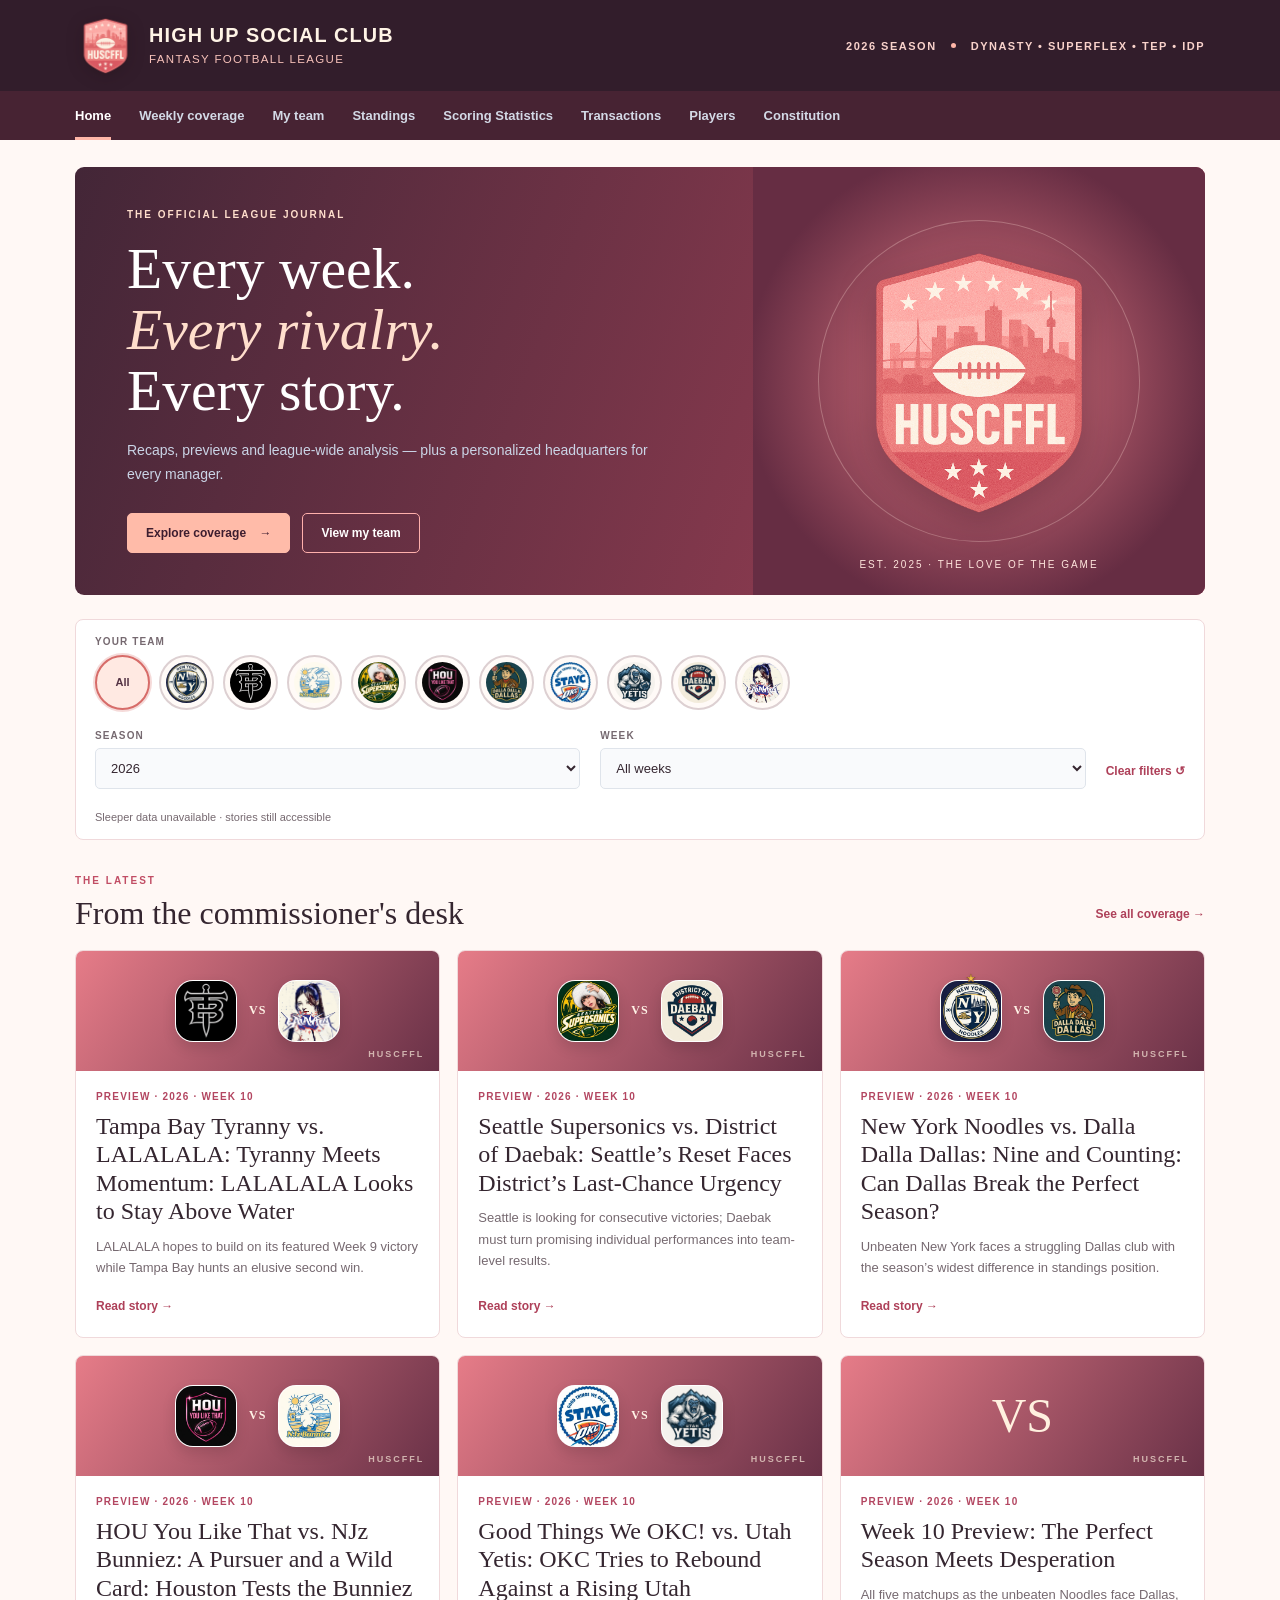
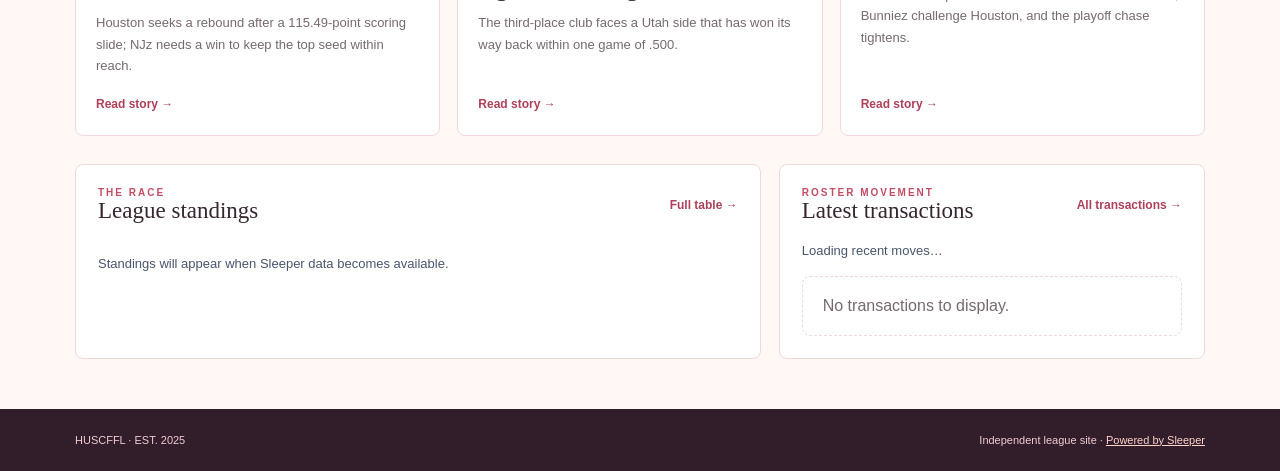
==== commit 7f2f0a4e: "Add files via upload" ====
--- a/index.html
+++ b/index.html
@@ -6,7 +6,7 @@
   <title>HUSCFFL | League Headquarters</title>
   <link rel="icon" type="image/png" href="assets/favicon.png">
   <link rel="apple-touch-icon" href="assets/favicon.png">
-  <link rel="stylesheet" href="assets/styles.css?v=23.2">
+  <link rel="stylesheet" href="assets/styles.css?v=24.1">
 </head>
 <body>
   <header class="masthead"><div class="shell head-inner"><a class="brand" href="./"><img class="brand-logo" src="assets/huscffl-logo.png" alt="HUSCFFL league shield"><span><strong>HIGH UP SOCIAL CLUB</strong><small>FANTASY FOOTBALL LEAGUE</small></span></a><div class="season-label">2026 SEASON <span class="dot"></span> DYNASTY • SUPERFLEX • TEP • IDP</div></div></header>
@@ -18,12 +18,12 @@
     <section id="homeView" class="view"><div class="section-heading"><div><div class="eyebrow">THE LATEST</div><h2>From the commissioner's desk</h2></div><button class="text-button" data-go="archive">See all coverage →</button></div><div id="featuredStories" class="stories"></div><div class="home-league-grid"><section class="panel home-standings-panel"><div class="panel-head"><div><div class="eyebrow">THE RACE</div><h3>League standings</h3></div><button class="text-button" data-go="standings">Full table →</button></div><div class="home-table-scroll"><div id="homeStandings"></div></div></section><section class="panel home-transactions"><div class="panel-head"><div><div class="eyebrow">ROSTER MOVEMENT</div><h3>Latest transactions</h3></div><button class="text-button" data-go="transactions">All transactions →</button></div><p id="homeTransactionStatus" class="muted" role="status">Loading recent moves…</p><div id="homeTransactionList" class="transaction-list transaction-home-list"></div></section></div></section>
     <section id="archiveView" class="view" hidden><div class="section-heading"><div><div class="eyebrow">THE ARCHIVE</div><h2>Weekly coverage</h2></div><span id="storyCount" class="muted"></span></div><div class="type-filters"><button class="chip on" data-type="all">All stories</button><button class="chip" data-type="recap">Recaps</button><button class="chip" data-type="preview">Previews</button><button class="chip" data-type="feature">Features</button></div><div id="archiveStories" class="stories"></div></section>
     <section id="teamsView" class="view" hidden><div class="section-heading"><div><div class="eyebrow">THE FRANCHISES</div><h2>Choose your team</h2></div></div><p class="intro">Select a team to see its dashboard and filter the coverage archive. Share the resulting URL with that team's manager.</p><div id="teamGrid" class="team-grid"></div></section>
-    <section id="standingsView" class="view" hidden><div class="section-heading"><div><div class="eyebrow">THE RACE</div><h2>League standings</h2></div><label>Season <select id="standingsSeason"><option value="2026">2026</option><option value="2025">2025</option></select></label></div><div class="panel"><div class="standings-scroll" role="region" aria-label="Full league standings including Max PF" tabindex="0"><div id="fullStandings"></div></div><p class="muted standings-scroll-hint">Scroll horizontally to see all columns, including Max PF, on narrower screens.</p></div></section>
+    <section id="standingsView" class="view" hidden><div class="section-heading"><div><div class="eyebrow">THE RACE</div><h2>League standings</h2></div><label>Season <select id="standingsSeason"><option value="2026">2026</option><option value="2025">2025</option></select></label></div><div class="panel"><div class="standings-scroll" role="region" aria-label="Full league standings including Max PF" tabindex="0"><div id="fullStandings"></div></div><p class="muted standings-scroll-hint">Scroll horizontally to see all columns, including Max PF, on narrower screens.</p></div><section id="franchisePowerPanel" class="panel hpi-standings"><h3>Franchise Power Rankings · HPI-F</h3><p class="muted">Preparing ratings…</p></section></section>
     <section id="scoringView" class="view" hidden><div class="section-heading"><div><div class="eyebrow">OFFENSE & DEFENSE</div><h2>League Scoring Statistics</h2></div><label>Season <select id="scoringSeason"><option value="2026">2026</option><option value="2025">2025</option></select></label></div><div class="panel"><h3>Offense vs. Defense · Average Weekly Scoring</h3><div id="offenseDefenseComparison"></div></div><div class="panel"><h3>Positional Scoring Comparison</h3><div id="leaguePositionalComparison"></div></div><div class="panel"><div class="standings-scroll" role="region" tabindex="0" aria-label="League scoring comparison"><div id="scoringTable"></div></div><p id="scoringNote" class="muted"></p></div></section><section id="constitutionView" class="view" hidden><div class="section-heading"><div><div class="eyebrow">LEAGUE GOVERNANCE</div><h2>League constitution</h2></div></div><div class="constitution-layout"><aside class="constitution-sidebar" aria-label="Constitution navigation"><details id="constitutionToc" open><summary>Table of contents</summary><nav id="constitutionNav" aria-label="Constitution sections"></nav></details></aside><div class="panel constitution-content" id="constitutionBody"><p class="muted">Loading the league constitution…</p></div></div></section>
     <section id="playersView" class="view" hidden><div class="section-heading"><div><div class="eyebrow">THE PLAYER INDEX</div><h2>Player Database</h2></div></div><p class="intro">NFL-wide fantasy scoring under HUSCFFL league rules. Roster ownership reflects the selected season's latest league rosters. Only completed and available scoring weeks count.</p><div class="panel" id="playersControls"></div><div class="panel"><p id="playerDatabaseStatus" role="status" class="muted"></p><div id="playerDatabaseTable" class="standings-scroll"></div><div id="playerDatabasePager" class="player-pager"></div></div></section>
     <section id="transactionsView" class="view" hidden><div class="section-heading"><div><div class="eyebrow">LEAGUE ACTIVITY</div><h2>Transaction tracker</h2></div><button class="text-button" id="refreshTransactions">Refresh now ↻</button></div><p class="intro">Completed trades, waiver claims, and free-agent roster changes from Sleeper. Automatically checks for updates every five minutes while open.</p><div class="transaction-controls"><label>Season <select id="transactionSeason"><option value="2026">2026</option><option value="2025">2025</option></select></label><label>Type <select id="transactionType"><option value="all">All moves</option><option value="trade">Trades</option><option value="waiver">Waivers</option><option value="free_agent">Free agents</option></select></label><div class="transaction-team-filter"><span class="team-selector-label" id="transactionLogoLabel">TEAM</span><div id="transactionLogoPicker" class="team-logo-picker" role="group" aria-labelledby="transactionLogoLabel"></div><select id="transactionTeam" hidden aria-hidden="true" tabindex="-1"><option value="all">All teams</option></select></div></div><button class="text-button" id="transactionTeamBack" hidden>← Back to My Team</button><p id="transactionStatus" class="muted" role="status">Fetching transaction history…</p><div id="transactionList" class="transaction-list"></div></section><article id="articleView" class="view article-view" hidden><button class="text-button" id="backToArchive">← Back to coverage</button><div id="articleBody"></div></article>
   </main>
   <footer class="footer"><div class="shell footer-inner"><span>HUSCFFL · EST. 2025</span><span>Independent league site · <a href="https://sleeper.com/" target="_blank" rel="noopener noreferrer">Powered by Sleeper</a></span></div></footer>
   <button id="backToTop" type="button" class="back-to-top" aria-label="Back to top" title="Back to top" hidden>↑</button>
-  <script src="assets/app.js?v=23.2" defer></script>
+  <script src="assets/app.js?v=24.1" defer></script>
 </body></html>
--- a/assets/styles.css
+++ b/assets/styles.css
@@ -264,3 +264,34 @@
  .constitution-section{scroll-margin-top:12px}
 }
 @media(max-width:440px){#constitutionNav{grid-template-columns:1fr}}
+
+
+/* v24: constitution historical managers and responsive headquarters. */
+.hpi-manager-table{width:100%;table-layout:fixed;border-collapse:collapse}
+.hpi-manager-table th,.hpi-manager-table td{width:50%;box-sizing:border-box;padding:10px 18px}
+.hpi-manager-table th:first-child,.hpi-manager-table td:first-child{text-align:right}
+.hpi-manager-table th:nth-child(2),.hpi-manager-table td:nth-child(2){text-align:left;overflow-wrap:anywhere}
+@media(max-width:600px){.hpi-manager-table th,.hpi-manager-table td{padding:9px 10px}}
+.team-tabs{display:flex;gap:7px;flex-wrap:wrap;margin:16px 0 22px;border-bottom:1px solid var(--line);padding-bottom:10px}
+.team-tabs button{border:1px solid #d6b4c1;border-radius:999px;background:#fffaf8;color:#633d50;padding:10px 17px;font-weight:800;cursor:pointer}
+.team-tabs button.active{background:#b85b72;border-color:#b85b72;color:#fff}
+.team-tab-panel[hidden]{display:none!important}
+.team-tab-panel{display:flex;flex-direction:column;gap:19px;min-width:0}
+.team-tab-panel .panel{margin:0}
+.analysis-quicklinks{display:flex;flex-wrap:wrap;gap:7px;margin-bottom:7px}
+.analysis-quicklinks a{font-size:12px;background:#fff8f4;border:1px solid #e1cbd2;border-radius:999px;padding:8px 10px;color:#603c4f;text-decoration:none}
+.team-tab-panel section{scroll-margin-top:24px}
+.hpi-standings{margin-top:20px}
+.hpi-position-filters{display:flex;flex-wrap:wrap;gap:7px;margin:10px 0 15px}
+.hpi-own{background:#e4f0fc!important}.hpi-other{background:#fff0df!important}.hpi-available{background:#e4f6eb!important}
+.hpi-need{color:#a14d39;font-weight:800}
+.hpi-partner-grid{display:grid;grid-template-columns:repeat(auto-fit,minmax(220px,1fr));gap:12px}
+.hpi-partner-grid .detail{margin:0}
+.hpi-partner-grid p{font-size:13px}
+@media(max-width:600px){.team-tabs{display:grid;grid-template-columns:1fr 1fr}.team-tabs button{font-size:12px;padding:10px 7px}.analysis-quicklinks a{font-size:11px}.hpi-manager-table{font-size:12px}}
+
+/* v24.1 — power ranking franchise identity and expanded grades */
+.hpi-power-table{min-width:860px;}
+.hpi-power-table td:nth-child(2){white-space:nowrap;}
+.hpi-power-table .teamlink{cursor:pointer;}
+.hpi-power-table td:nth-child(n+3),.hpi-power-table th:nth-child(n+3){text-align:center;white-space:nowrap;}
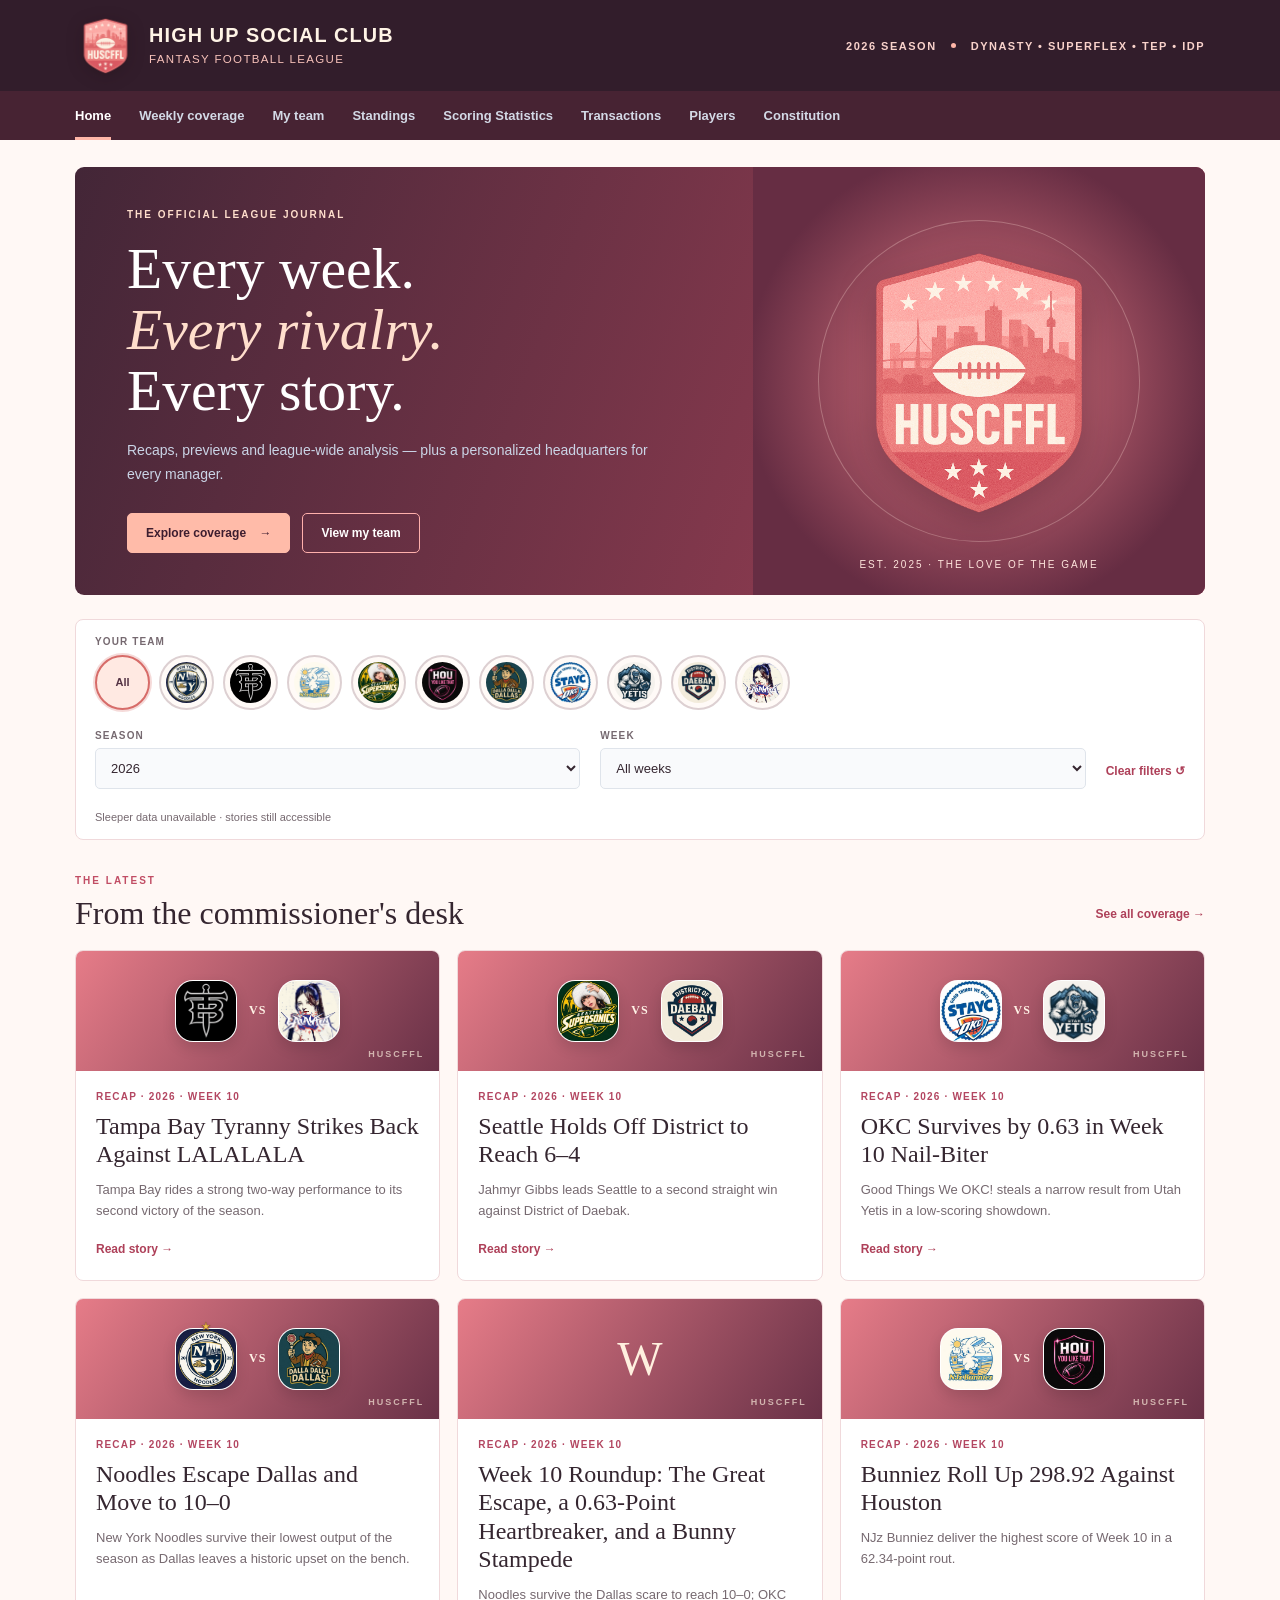
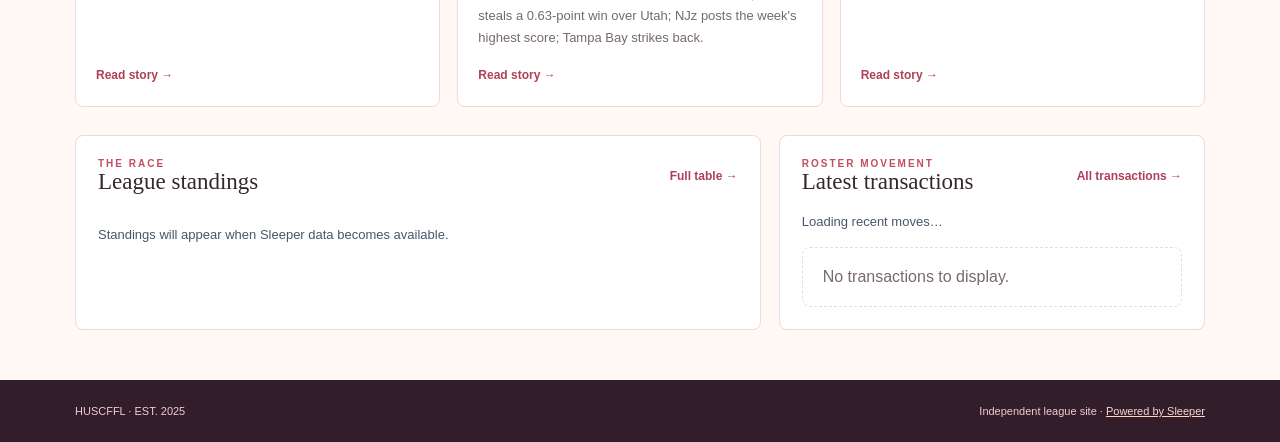
==== commit c7876e9c: "Add files via upload" ====
--- a/index.html
+++ b/index.html
@@ -6,7 +6,7 @@
   <title>HUSCFFL | League Headquarters</title>
   <link rel="icon" type="image/png" href="assets/favicon.png">
   <link rel="apple-touch-icon" href="assets/favicon.png">
-  <link rel="stylesheet" href="assets/styles.css?v=24.1">
+  <link rel="stylesheet" href="assets/styles.css?v=24-week9-chart-fix1">
 </head>
 <body>
   <header class="masthead"><div class="shell head-inner"><a class="brand" href="./"><img class="brand-logo" src="assets/huscffl-logo.png" alt="HUSCFFL league shield"><span><strong>HIGH UP SOCIAL CLUB</strong><small>FANTASY FOOTBALL LEAGUE</small></span></a><div class="season-label">2026 SEASON <span class="dot"></span> DYNASTY • SUPERFLEX • TEP • IDP</div></div></header>
@@ -25,5 +25,5 @@
   </main>
   <footer class="footer"><div class="shell footer-inner"><span>HUSCFFL · EST. 2025</span><span>Independent league site · <a href="https://sleeper.com/" target="_blank" rel="noopener noreferrer">Powered by Sleeper</a></span></div></footer>
   <button id="backToTop" type="button" class="back-to-top" aria-label="Back to top" title="Back to top" hidden>↑</button>
-  <script src="assets/app.js?v=24.1" defer></script>
+  <script src="assets/app.js?v=24-week9-chart-fix1" defer></script>
 </body></html>
--- a/assets/styles.css
+++ b/assets/styles.css
@@ -290,8 +290,26 @@
 .hpi-partner-grid p{font-size:13px}
 @media(max-width:600px){.team-tabs{display:grid;grid-template-columns:1fr 1fr}.team-tabs button{font-size:12px;padding:10px 7px}.analysis-quicklinks a{font-size:11px}.hpi-manager-table{font-size:12px}}
 
-/* v24.1 — power ranking franchise identity and expanded grades */
-.hpi-power-table{min-width:860px;}
-.hpi-power-table td:nth-child(2){white-space:nowrap;}
-.hpi-power-table .teamlink{cursor:pointer;}
-.hpi-power-table td:nth-child(n+3),.hpi-power-table th:nth-child(n+3){text-align:center;white-space:nowrap;}
+/* Week 9 editorial scoring chart */
+.wk9-chart{margin:25px 0 30px;padding:22px 20px;border:1px solid #e8d8db;border-radius:12px;background:linear-gradient(135deg,#fffafa,#fff4f4)}
+.wk9-chart-title{font-weight:850;letter-spacing:1.3px;font-size:11px;color:#9c3851;margin-bottom:15px}
+.wk9-chart-row{display:grid;grid-template-columns:minmax(120px,170px) minmax(0,1fr) 58px;align-items:center;gap:12px;margin:10px 0;font-size:12px;line-height:1.2}
+.wk9-chart-name{font-weight:650}.wk9-chart-track{height:13px;border-radius:8px;background:#eadfe4;overflow:hidden}.wk9-chart-fill{display:block;height:100%;background:linear-gradient(90deg,#a63c58,#ee8794);border-radius:8px}.wk9-chart-value{text-align:right;font-variant-numeric:tabular-nums}
+@media(max-width:520px){.wk9-chart{padding:17px 12px}.wk9-chart-row{grid-template-columns:95px minmax(0,1fr) 45px;gap:6px;font-size:10px}}
+
+/* Week 10 preview charts: paired historical form and weekly unit scoring. */
+.w10-visuals{display:grid;grid-template-columns:repeat(2,minmax(0,1fr));gap:14px;margin:22px 0 26px}
+.w10-chart{background:#fff9f9;border:1px solid #ead7dd;border-radius:12px;padding:17px;min-width:0}
+.w10-chart h4{font-size:15px;line-height:1.3;color:#733d50;margin:0 0 5px}
+.w10-chart-caption{font-size:11px;color:#806c72;margin:0 0 16px}
+.w10-subhead{font-size:12px;font-weight:850;color:#734957;margin:15px 0 7px}
+.w10-barrow{display:grid;grid-template-columns:minmax(75px,115px) minmax(0,1fr) 48px;gap:8px;align-items:center;margin:8px 0;font-size:11px}
+.w10-barname{line-height:1.15;overflow-wrap:anywhere}
+.w10-bartrack{display:block;background:#eadfe3;height:12px;border-radius:20px;overflow:hidden}
+.w10-barfill{display:block;height:100%;border-radius:20px}
+.w10-team-a{background:#aa415f}
+.w10-team-b{background:#6085a6}
+.w10-barvalue{text-align:right;font-variant-numeric:tabular-nums}
+.w10-footnote{grid-column:1/-1;font-size:11px;color:#816873;margin:0}
+@media(max-width:780px){.w10-visuals{grid-template-columns:1fr}.w10-barrow{grid-template-columns:minmax(90px,135px) minmax(0,1fr) 48px}}
+@media(max-width:420px){.w10-barrow{grid-template-columns:82px minmax(0,1fr) 43px;gap:6px;font-size:10px}.w10-chart{padding:13px}}
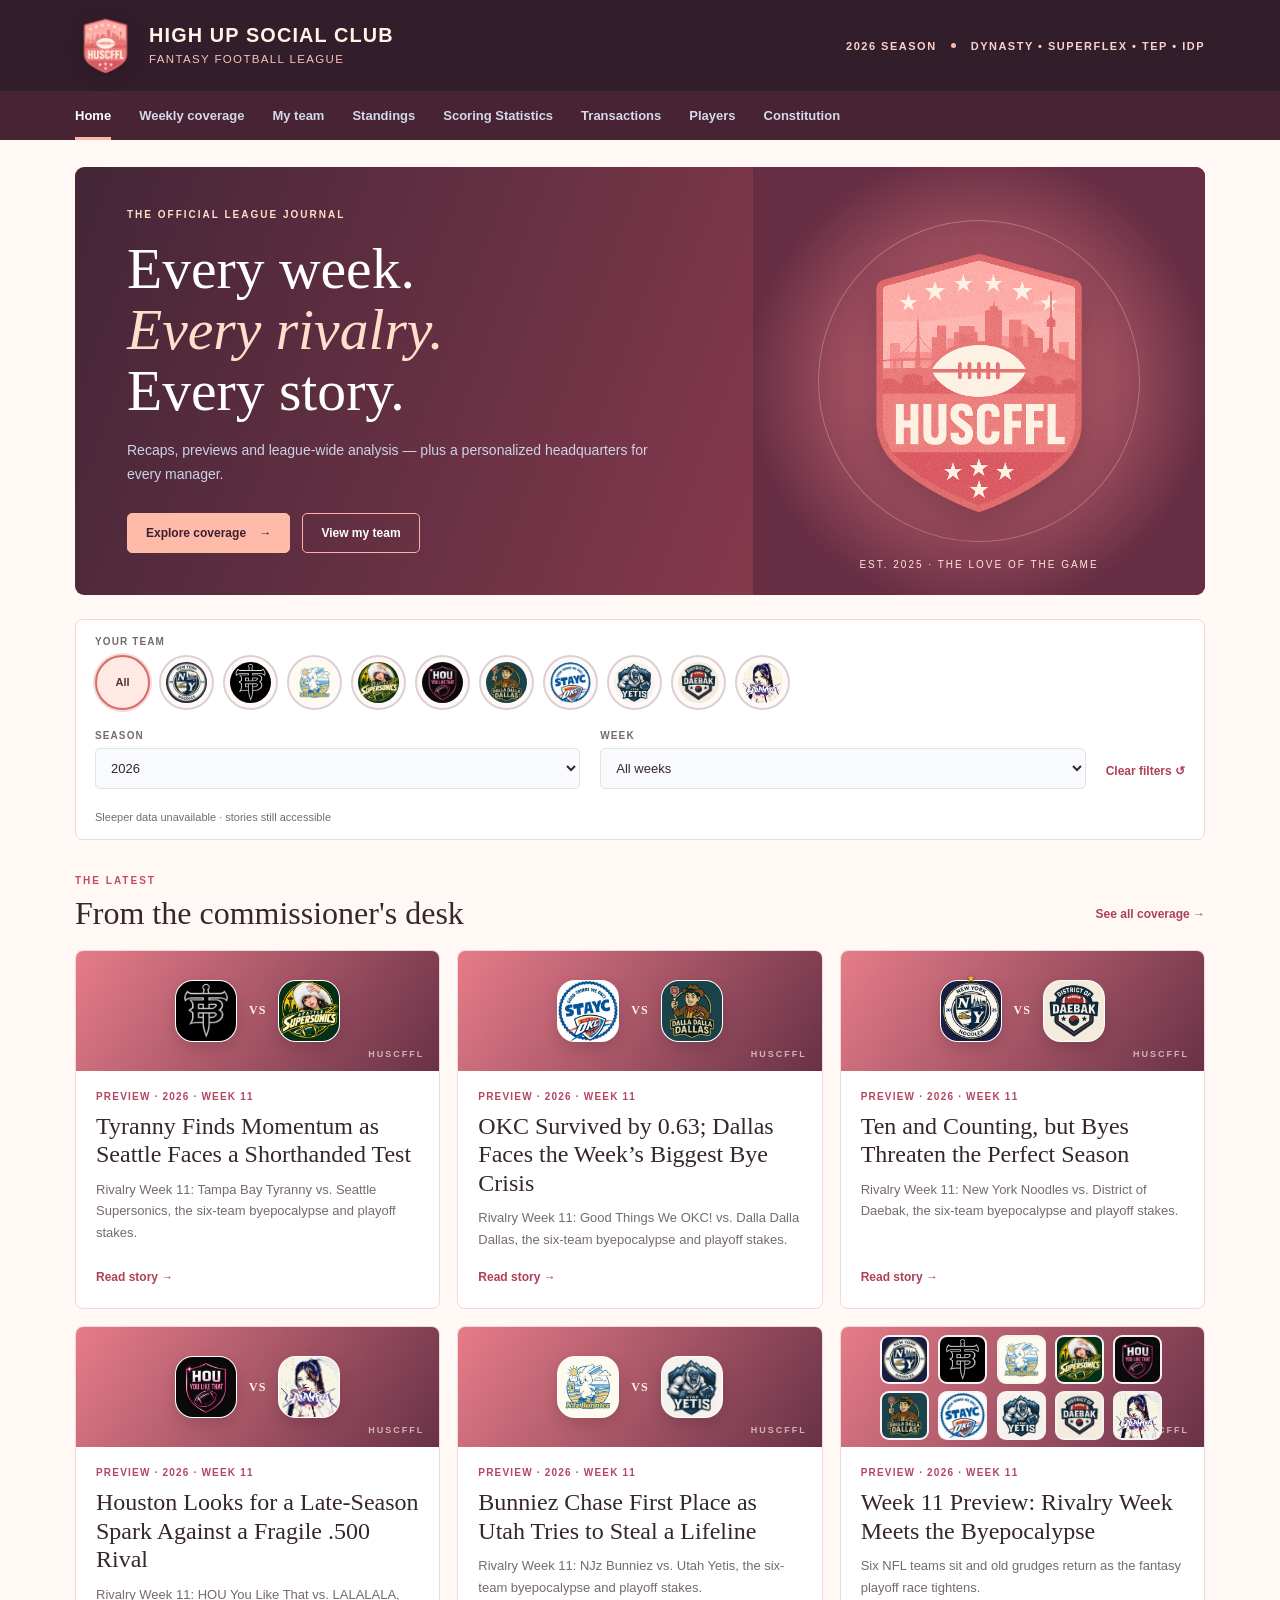
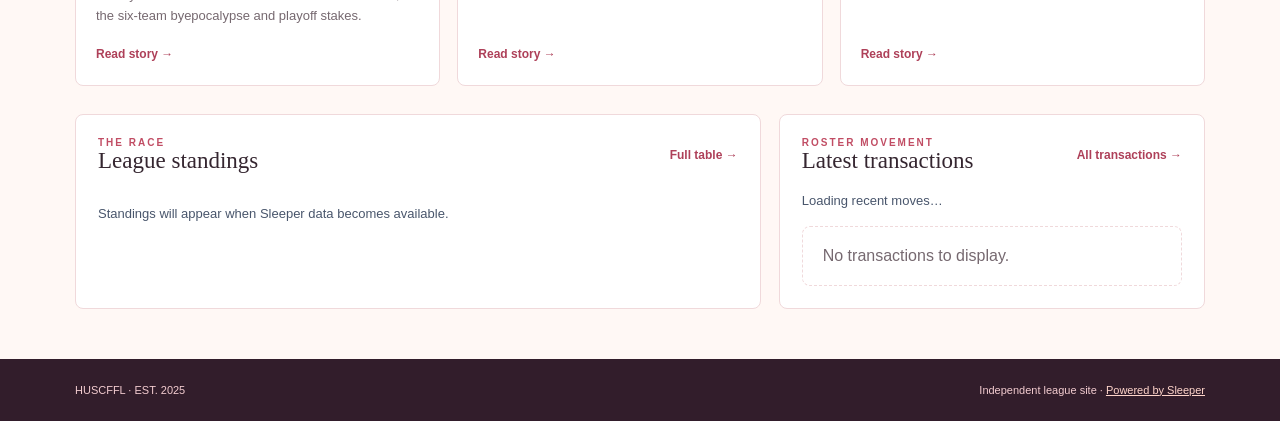
==== commit 2dbb7cf8: "Add files via upload" ====
--- a/index.html
+++ b/index.html
@@ -6,7 +6,7 @@
   <title>HUSCFFL | League Headquarters</title>
   <link rel="icon" type="image/png" href="assets/favicon.png">
   <link rel="apple-touch-icon" href="assets/favicon.png">
-  <link rel="stylesheet" href="assets/styles.css?v=24-week9-chart-fix1">
+  <link rel="stylesheet" href="assets/styles.css?v=24.3">
 </head>
 <body>
   <header class="masthead"><div class="shell head-inner"><a class="brand" href="./"><img class="brand-logo" src="assets/huscffl-logo.png" alt="HUSCFFL league shield"><span><strong>HIGH UP SOCIAL CLUB</strong><small>FANTASY FOOTBALL LEAGUE</small></span></a><div class="season-label">2026 SEASON <span class="dot"></span> DYNASTY • SUPERFLEX • TEP • IDP</div></div></header>
@@ -25,5 +25,5 @@
   </main>
   <footer class="footer"><div class="shell footer-inner"><span>HUSCFFL · EST. 2025</span><span>Independent league site · <a href="https://sleeper.com/" target="_blank" rel="noopener noreferrer">Powered by Sleeper</a></span></div></footer>
   <button id="backToTop" type="button" class="back-to-top" aria-label="Back to top" title="Back to top" hidden>↑</button>
-  <script src="assets/app.js?v=24-week9-chart-fix1" defer></script>
+  <script src="assets/app.js?v=24.3" defer></script>
 </body></html>
--- a/assets/styles.css
+++ b/assets/styles.css
@@ -290,6 +290,23 @@
 .hpi-partner-grid p{font-size:13px}
 @media(max-width:600px){.team-tabs{display:grid;grid-template-columns:1fr 1fr}.team-tabs button{font-size:12px;padding:10px 7px}.analysis-quicklinks a{font-size:11px}.hpi-manager-table{font-size:12px}}
 
+/* v24.1 — power ranking franchise identity and expanded grades */
+.hpi-power-table{min-width:860px;}
+.hpi-power-table td:nth-child(2){white-space:nowrap;}
+.hpi-power-table .teamlink{cursor:pointer;}
+.hpi-power-table td:nth-child(n+3),.hpi-power-table th:nth-child(n+3){text-align:center;white-space:nowrap;}
+
+/* v24.2: compact week-over-week movement placed beside each rank. */
+.rank-with-movement{display:inline-flex;align-items:center;gap:.45rem;white-space:nowrap;font-variant-numeric:tabular-nums}
+.rank-with-movement strong{min-width:1ch}
+.rank-move{font-size:.72rem;font-weight:700;letter-spacing:-.02em;white-space:nowrap}
+.rank-move-up{color:#218454}
+.rank-move-down{color:#d35454}
+.rank-move-flat,.rank-move-na{color:var(--muted,#88909a)}
+.rank-move-na{font-size:.65rem;font-weight:500}
+@media(max-width:600px){.rank-with-movement{gap:.25rem}.rank-move{font-size:.68rem}}
+
+
 /* Week 9 editorial scoring chart */
 .wk9-chart{margin:25px 0 30px;padding:22px 20px;border:1px solid #e8d8db;border-radius:12px;background:linear-gradient(135deg,#fffafa,#fff4f4)}
 .wk9-chart-title{font-weight:850;letter-spacing:1.3px;font-size:11px;color:#9c3851;margin-bottom:15px}
@@ -313,3 +330,22 @@
 .w10-footnote{grid-column:1/-1;font-size:11px;color:#816873;margin:0}
 @media(max-width:780px){.w10-visuals{grid-template-columns:1fr}.w10-barrow{grid-template-columns:minmax(90px,135px) minmax(0,1fr) 48px}}
 @media(max-width:420px){.w10-barrow{grid-template-columns:82px minmax(0,1fr) 43px;gap:6px;font-size:10px}.w10-chart{padding:13px}}
+
+/* Week 9/10 recap franchise imagery; static logo assets already included in website. */
+.recap-scorecards{display:grid;grid-template-columns:repeat(2,minmax(0,1fr));gap:12px;margin:20px 0 24px}
+.recap-scorecard{display:flex;align-items:center;gap:6px;min-width:0;padding:12px 8px;border:1px solid #e6d7dc;border-radius:12px;background:linear-gradient(135deg,#fffaf8,#fff0f0)}
+.recap-scoreteam{display:flex;flex:1;min-width:0;flex-direction:column;align-items:center;text-align:center;gap:4px;line-height:1.25;font-size:11px;font-weight:650}
+.recap-scoreteam img{width:53px;height:53px;object-fit:contain;border-radius:12px;background:#fff;box-shadow:0 2px 8px #00000013}
+.recap-scoreteam strong{font-size:18px;font-variant-numeric:tabular-nums;color:#5b273f}
+.recap-score-vs{font-size:9px;color:#8a6073;letter-spacing:.9px;font-weight:900}
+.recap-cover-logos{display:grid;grid-template-columns:repeat(5,1fr);gap:7px;align-items:center;max-width:285px;width:100%}
+.recap-cover-logos img{width:100%;max-width:49px;aspect-ratio:1;object-fit:contain;border-radius:9px;background:#ffffffeb;padding:2px}
+@media(max-width:610px){.recap-scorecards{grid-template-columns:1fr}.recap-scoreteam img{width:58px;height:58px}}
+
+/* Complete franchise representation on all-league preview article pages */
+.league-preview-logos{display:grid;grid-template-columns:repeat(5,minmax(0,1fr));gap:10px;margin:20px 0 12px}
+.league-preview-logo{display:flex;align-items:center;flex-direction:column;justify-content:center;gap:7px;min-width:0;padding:12px 5px;border:1px solid var(--line);border-radius:12px;background:#fffaf8;text-align:center}
+.league-preview-logo img{width:52px;height:52px;object-fit:contain}
+.league-preview-logo span{font-size:10px;line-height:1.2;font-weight:700;overflow-wrap:anywhere}
+@media(max-width:760px){.league-preview-logos{grid-template-columns:repeat(3,minmax(0,1fr))}}
+@media(max-width:420px){.league-preview-logos{grid-template-columns:repeat(2,minmax(0,1fr))}}
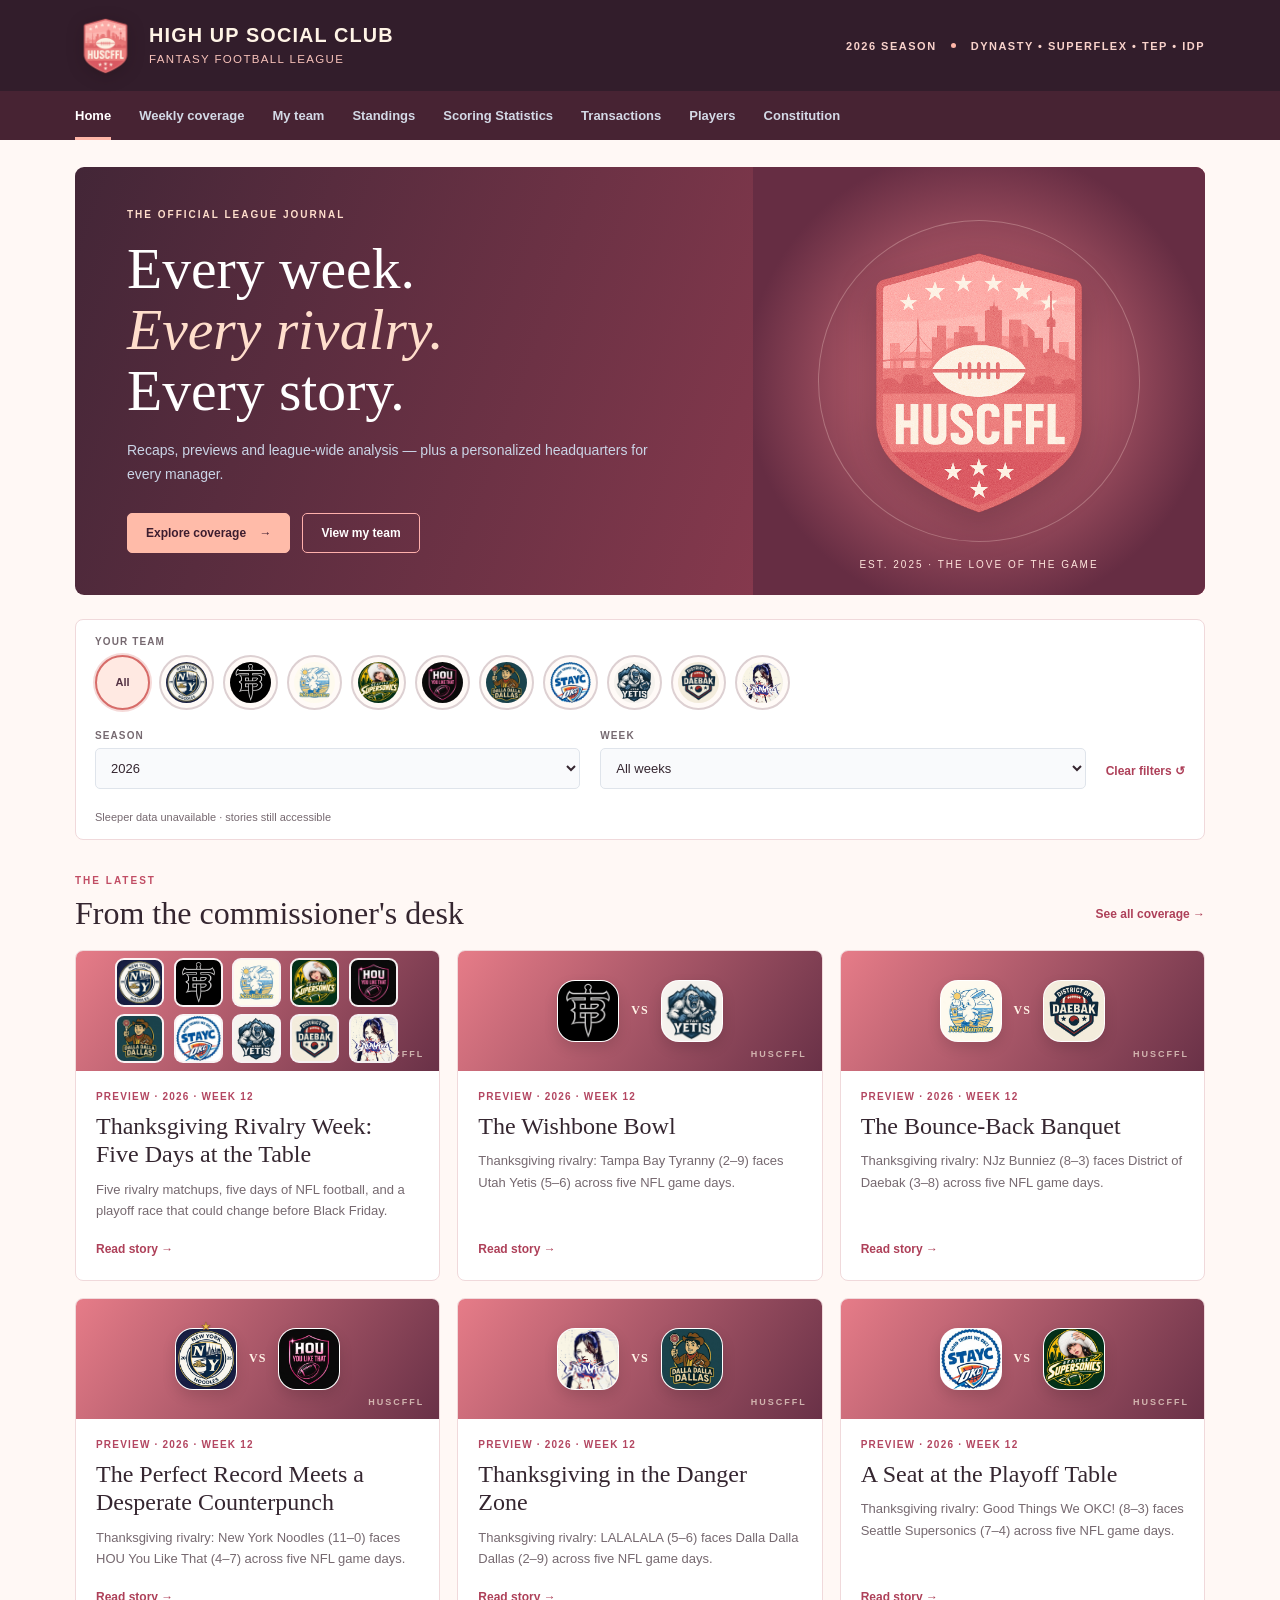
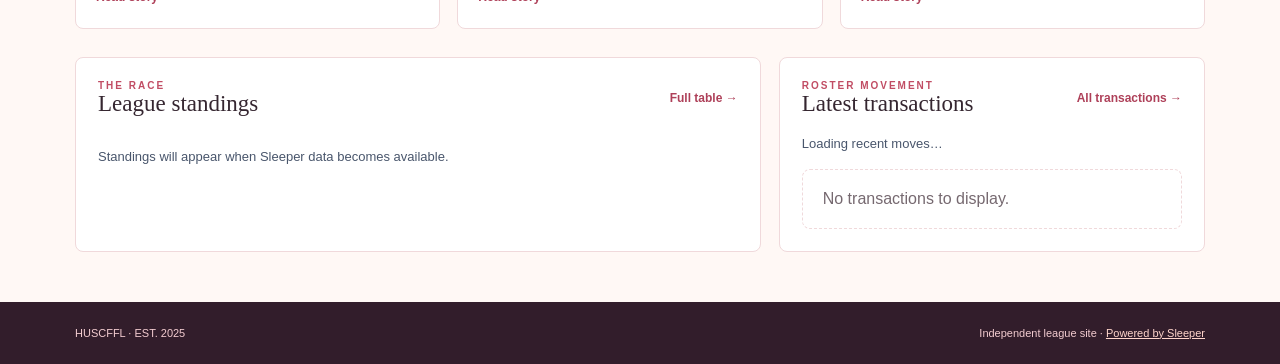
==== commit b8bf8aee: "Add files via upload" ====
--- a/index.html
+++ b/index.html
@@ -6,7 +6,7 @@
   <title>HUSCFFL | League Headquarters</title>
   <link rel="icon" type="image/png" href="assets/favicon.png">
   <link rel="apple-touch-icon" href="assets/favicon.png">
-  <link rel="stylesheet" href="assets/styles.css?v=24.3">
+  <link rel="stylesheet" href="assets/styles.css?v=24.3.1-holiday12">
 </head>
 <body>
   <header class="masthead"><div class="shell head-inner"><a class="brand" href="./"><img class="brand-logo" src="assets/huscffl-logo.png" alt="HUSCFFL league shield"><span><strong>HIGH UP SOCIAL CLUB</strong><small>FANTASY FOOTBALL LEAGUE</small></span></a><div class="season-label">2026 SEASON <span class="dot"></span> DYNASTY • SUPERFLEX • TEP • IDP</div></div></header>
@@ -25,5 +25,5 @@
   </main>
   <footer class="footer"><div class="shell footer-inner"><span>HUSCFFL · EST. 2025</span><span>Independent league site · <a href="https://sleeper.com/" target="_blank" rel="noopener noreferrer">Powered by Sleeper</a></span></div></footer>
   <button id="backToTop" type="button" class="back-to-top" aria-label="Back to top" title="Back to top" hidden>↑</button>
-  <script src="assets/app.js?v=24.3" defer></script>
+  <script src="assets/app.js?v=24.3.1-holiday12" defer></script>
 </body></html>
--- a/assets/styles.css
+++ b/assets/styles.css
@@ -306,13 +306,36 @@
 .rank-move-na{font-size:.65rem;font-weight:500}
 @media(max-width:600px){.rank-with-movement{gap:.25rem}.rank-move{font-size:.68rem}}
 
-
-/* Week 9 editorial scoring chart */
-.wk9-chart{margin:25px 0 30px;padding:22px 20px;border:1px solid #e8d8db;border-radius:12px;background:linear-gradient(135deg,#fffafa,#fff4f4)}
-.wk9-chart-title{font-weight:850;letter-spacing:1.3px;font-size:11px;color:#9c3851;margin-bottom:15px}
-.wk9-chart-row{display:grid;grid-template-columns:minmax(120px,170px) minmax(0,1fr) 58px;align-items:center;gap:12px;margin:10px 0;font-size:12px;line-height:1.2}
-.wk9-chart-name{font-weight:650}.wk9-chart-track{height:13px;border-radius:8px;background:#eadfe4;overflow:hidden}.wk9-chart-fill{display:block;height:100%;background:linear-gradient(90deg,#a63c58,#ee8794);border-radius:8px}.wk9-chart-value{text-align:right;font-variant-numeric:tabular-nums}
-@media(max-width:520px){.wk9-chart{padding:17px 12px}.wk9-chart-row{grid-template-columns:95px minmax(0,1fr) 45px;gap:6px;font-size:10px}}
+/* v24.3.1: full-row postseason zones; clinched badges remain separate. */
+#homeStandings .standings-table tbody tr.postseason-zone-playoff > td,
+#fullStandings .standings-table tbody tr.postseason-zone-playoff > td,
+.hpi-power-table tbody tr.postseason-zone-playoff > td{background-color:#e9f5ec}
+#homeStandings .standings-table tbody tr.postseason-zone-toilet > td,
+#fullStandings .standings-table tbody tr.postseason-zone-toilet > td,
+.hpi-power-table tbody tr.postseason-zone-toilet > td{background-color:#fff0e8}
+#homeStandings .standings-table tbody tr.postseason-zone-playoff > td:first-child,
+#fullStandings .standings-table tbody tr.postseason-zone-playoff > td:first-child,
+.hpi-power-table tbody tr.postseason-zone-playoff > td:first-child{box-shadow:inset 4px 0 #32805c}
+#homeStandings .standings-table tbody tr.postseason-zone-toilet > td:first-child,
+#fullStandings .standings-table tbody tr.postseason-zone-toilet > td:first-child,
+.hpi-power-table tbody tr.postseason-zone-toilet > td:first-child{box-shadow:inset 4px 0 #b86043}
+/* The boundary is attached to official seed seven, not HPI-F rank seven. */
+#homeStandings .standings-table tbody tr.postseason-cutoff > td,
+#fullStandings .standings-table tbody tr.postseason-cutoff > td{border-top:4px solid #b97d63}
+#homeStandings .standings-table tbody tr.postseason-zone-playoff:hover > td,
+#fullStandings .standings-table tbody tr.postseason-zone-playoff:hover > td,
+.hpi-power-table tbody tr.postseason-zone-playoff:hover > td{background-color:#dbecdf}
+#homeStandings .standings-table tbody tr.postseason-zone-toilet:hover > td,
+#fullStandings .standings-table tbody tr.postseason-zone-toilet:hover > td,
+.hpi-power-table tbody tr.postseason-zone-toilet:hover > td{background-color:#fae5d9}
+.postseason-badge{display:inline-flex;align-items:center;flex:0 0 auto;gap:3px;padding:3px 6px;border:1px solid currentColor;border-radius:999px;font-size:9px;line-height:1.2;font-weight:750;white-space:nowrap;letter-spacing:0;vertical-align:middle}
+.postseason-bye{color:#315a9a;background:#eff3fc}
+.postseason-playoffs{color:#23744b;background:#eff9f1}
+.postseason-toilet{color:#a34c43;background:#fff0ed}
+.standings-table .team-cell{flex-wrap:wrap;row-gap:4px}
+.postseason-metric{display:flex;flex-direction:column;align-items:flex-start;justify-content:center;gap:10px}
+.postseason-metric .postseason-badge{font-size:11px;padding:5px 9px}
+@media(max-width:600px){.postseason-badge{font-size:8px;padding:2px 4px}.postseason-metric .postseason-badge{font-size:10px}}
 
 /* Week 10 preview charts: paired historical form and weekly unit scoring. */
 .w10-visuals{display:grid;grid-template-columns:repeat(2,minmax(0,1fr));gap:14px;margin:22px 0 26px}
@@ -331,21 +354,23 @@
 @media(max-width:780px){.w10-visuals{grid-template-columns:1fr}.w10-barrow{grid-template-columns:minmax(90px,135px) minmax(0,1fr) 48px}}
 @media(max-width:420px){.w10-barrow{grid-template-columns:82px minmax(0,1fr) 43px;gap:6px;font-size:10px}.w10-chart{padding:13px}}
 
-/* Week 9/10 recap franchise imagery; static logo assets already included in website. */
-.recap-scorecards{display:grid;grid-template-columns:repeat(2,minmax(0,1fr));gap:12px;margin:20px 0 24px}
-.recap-scorecard{display:flex;align-items:center;gap:6px;min-width:0;padding:12px 8px;border:1px solid #e6d7dc;border-radius:12px;background:linear-gradient(135deg,#fffaf8,#fff0f0)}
-.recap-scoreteam{display:flex;flex:1;min-width:0;flex-direction:column;align-items:center;text-align:center;gap:4px;line-height:1.25;font-size:11px;font-weight:650}
-.recap-scoreteam img{width:53px;height:53px;object-fit:contain;border-radius:12px;background:#fff;box-shadow:0 2px 8px #00000013}
-.recap-scoreteam strong{font-size:18px;font-variant-numeric:tabular-nums;color:#5b273f}
-.recap-score-vs{font-size:9px;color:#8a6073;letter-spacing:.9px;font-weight:900}
+
+/* Editorial holiday and recap visuals (2026 Weeks 11–12) */
+.holiday-ribbon{margin:16px 0 22px;padding:13px 16px;border:1px solid #cfb5a1;border-radius:10px;background:linear-gradient(120deg,#fdf1e4,#fff8ef);color:#6e4730;font-weight:750;font-size:13px}
+.holiday-game-grid{display:grid;grid-template-columns:repeat(auto-fit,minmax(170px,1fr));gap:10px;margin:14px 0 20px}
+.holiday-game{padding:12px;border:1px solid #d9c5b5;background:#fff8ee;border-radius:9px;font-size:12px}
+.holiday-game strong{display:block;font-size:11px;letter-spacing:.05em;color:#884c23;margin-bottom:4px}
+.w11-matchup-line{display:grid;grid-template-columns:1fr auto 1fr;gap:12px;align-items:center;padding:11px;background:#fffaf4;border:1px solid #dfcfbf;border-radius:11px;margin:10px 0}
+.w11-matchup-line .side{display:flex;gap:8px;align-items:center;min-width:0;font-weight:750}
+.w11-matchup-line .side:last-child{flex-direction:row-reverse;text-align:right}
+.w11-matchup-line img{width:38px;height:38px;object-fit:contain;flex-shrink:0}
+.w11-matchup-line .score{font-size:14px;font-weight:800;font-variant-numeric:tabular-nums;white-space:nowrap}
+.w11-inline-chart{margin:18px 0;padding:14px;border:1px solid #d7dce0;border-radius:10px}
+.w11-inline-chart>strong{display:block;font-size:13px;margin-bottom:12px}
+.w11-inline-chart .wk9-chart{margin:7px 0}
+@media(max-width:520px){.w11-matchup-line{gap:6px}.w11-matchup-line img{width:30px;height:30px}.w11-matchup-line .score{font-size:12px}}
+
 .recap-cover-logos{display:grid;grid-template-columns:repeat(5,1fr);gap:7px;align-items:center;max-width:285px;width:100%}
 .recap-cover-logos img{width:100%;max-width:49px;aspect-ratio:1;object-fit:contain;border-radius:9px;background:#ffffffeb;padding:2px}
-@media(max-width:610px){.recap-scorecards{grid-template-columns:1fr}.recap-scoreteam img{width:58px;height:58px}}
-
-/* Complete franchise representation on all-league preview article pages */
 .league-preview-logos{display:grid;grid-template-columns:repeat(5,minmax(0,1fr));gap:10px;margin:20px 0 12px}
-.league-preview-logo{display:flex;align-items:center;flex-direction:column;justify-content:center;gap:7px;min-width:0;padding:12px 5px;border:1px solid var(--line);border-radius:12px;background:#fffaf8;text-align:center}
-.league-preview-logo img{width:52px;height:52px;object-fit:contain}
-.league-preview-logo span{font-size:10px;line-height:1.2;font-weight:700;overflow-wrap:anywhere}
-@media(max-width:760px){.league-preview-logos{grid-template-columns:repeat(3,minmax(0,1fr))}}
-@media(max-width:420px){.league-preview-logos{grid-template-columns:repeat(2,minmax(0,1fr))}}
+.recap-scorecards{display:grid;grid-template-columns:repeat(2,minmax(0,1fr));gap:12px;margin:20px 0 24px}
